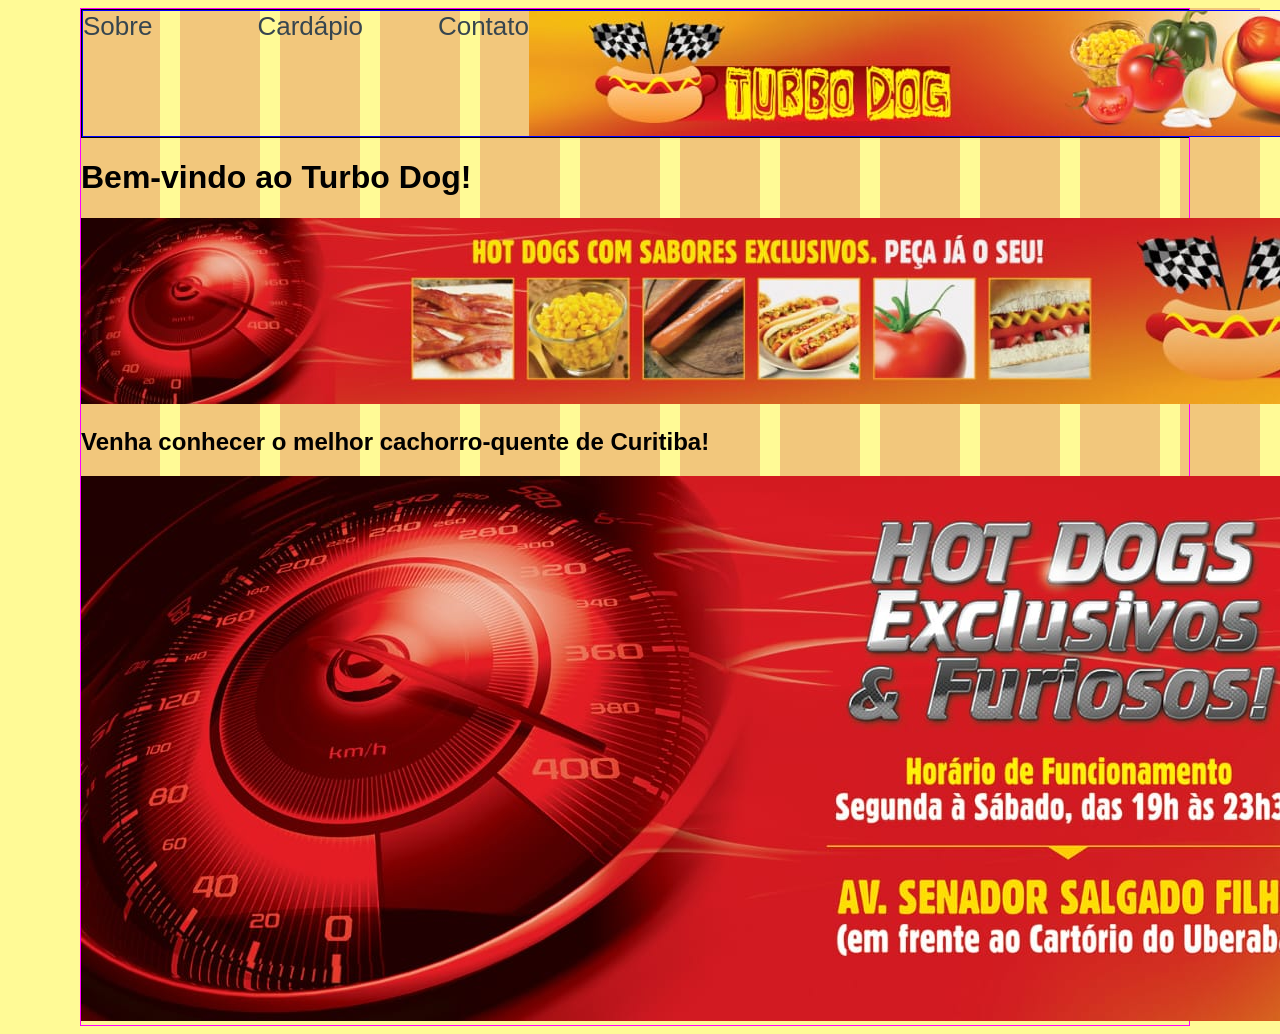
==== index.html @ fbd40e75 "Update index.html with new header and content Removed logo link and updated navigation text. Added h" ====
<!DOCTYPE html>
<html lang="pt-br">
<head>
    <meta charset="UTF-8">
    <meta name="viewport" content="width=device-width, initial-scale=1.0">
    <link rel="shortcut icon" href="./imagens/logo.png" type="image/x-icon">
    <link rel="stylesheet" href="style.css">
    <title>Turbo Dog</title>
</head>
<body>
    <!-- Grid de colunas para deixar o conteúdo alinhado e ajudar com responsividade -->
     <div class="container">
        <div class="coluna"></div>
        <div class="coluna"></div>
        <div class="coluna"></div>
        <div class="coluna"></div>
        <div class="coluna"></div>
        <div class="coluna"></div>
        <div class="coluna"></div>
        <div class="coluna"></div>
        <div class="coluna"></div>
        <div class="coluna"></div>
        <div class="coluna"></div>
        <div class="coluna"></div>
     </div>
    <!--Fim do Grid -->

    <main>
        <!-- Conteúdo principal do site vai vir aqui -->
         <header class="cabecalho">
            <nav>
                <a href="./paginas/sobre.html">Sobre</a>
                <a href="./paginas/cardapio.html">Cardápio</a>
                <a href="./paginas/contato.html">Contato</a>
                <img src="./imagens/WhatsApp Image 2026-06-11 at 15.41.53.jpeg" alt="Header image" class="header-image">
            </nav>
         </header>
         <!-- O que eu escrevi aqui é só um placeholder pra já ter a estrutura base e as imagens que serão usadas aqui -->

         <h1>Bem-vindo ao Turbo Dog!</h1>

         <img src="./imagens/WhatsApp Image 2026-06-11 at 15.42.36.jpeg" alt="Propraganda" class="propaganda">

         <h2>Venha conhecer o melhor cachorro-quente de Curitiba!</h2>

         <img src="./imagens/WhatsApp Image 2026-06-11 at 15.43.31.jpeg" alt="endereco" class="endereco">
         
    </main>

    <script src="JS/script.js"></script>
</body>
</html>
---- style.css ----
:root{
    --bg-claro: #fffa96;
    --texto-nav-claro: #36454F;
    --texto-corpo-claro: #151A1E;
    --texto-titulo-claro: #121212;
    --bg-escuro: #1E1B15;
    --texto-nav-escuro: #CCCCCC;
    --texto-corpo-escuro: #F0F0F0;
    --texto-titulo-escuro: #FAFAFA;
    --detalhe-marrom: #F79433;
    --detalhe-vermelho-1:#A90E13;
    --detalhe-vermelho-2: #ED1C24;
    --detalhe-amarelo: #FFF200;
}


body{
    background-color: var(--bg-claro);
    font-family: Arial, Helvetica, sans-serif;
}

main{
    border: 1px solid fuchsia;
    margin-left: 72px;
    margin-right: 82px;
}

.container{
    position: absolute;
    display: grid;
    height: 100vh;
    grid-template-columns: repeat(12, 80px);
    gap: 20px;
    pointer-events: none;
    z-index: -999;
    margin-left: 72px;
    margin-right: 72px;
}

.coluna{
    background-color: rgb(202, 47, 47);
    opacity: 25%;
}
.cabecalho{
    display: flex;
    justify-content: space-between;
    align-items: center;
    border: 1px solid black;
}

nav{
    border: 1px solid blue;
    display: flex;
    justify-content: space-around;
    margin-right: 250px;
}

nav a{
    margin-right: 75px;
    text-decoration: none;
    color: var(--texto-nav-claro);
    font-size: 26px;
}

nav a:nth-child(1){
    margin-left: 0;
    padding: 0 30px 0 0;
}

nav a:nth-child(3){
    margin-right: 0;
}

.logo{
    width: 160px;
    height: 200px;
    margin-left: 5px;
}
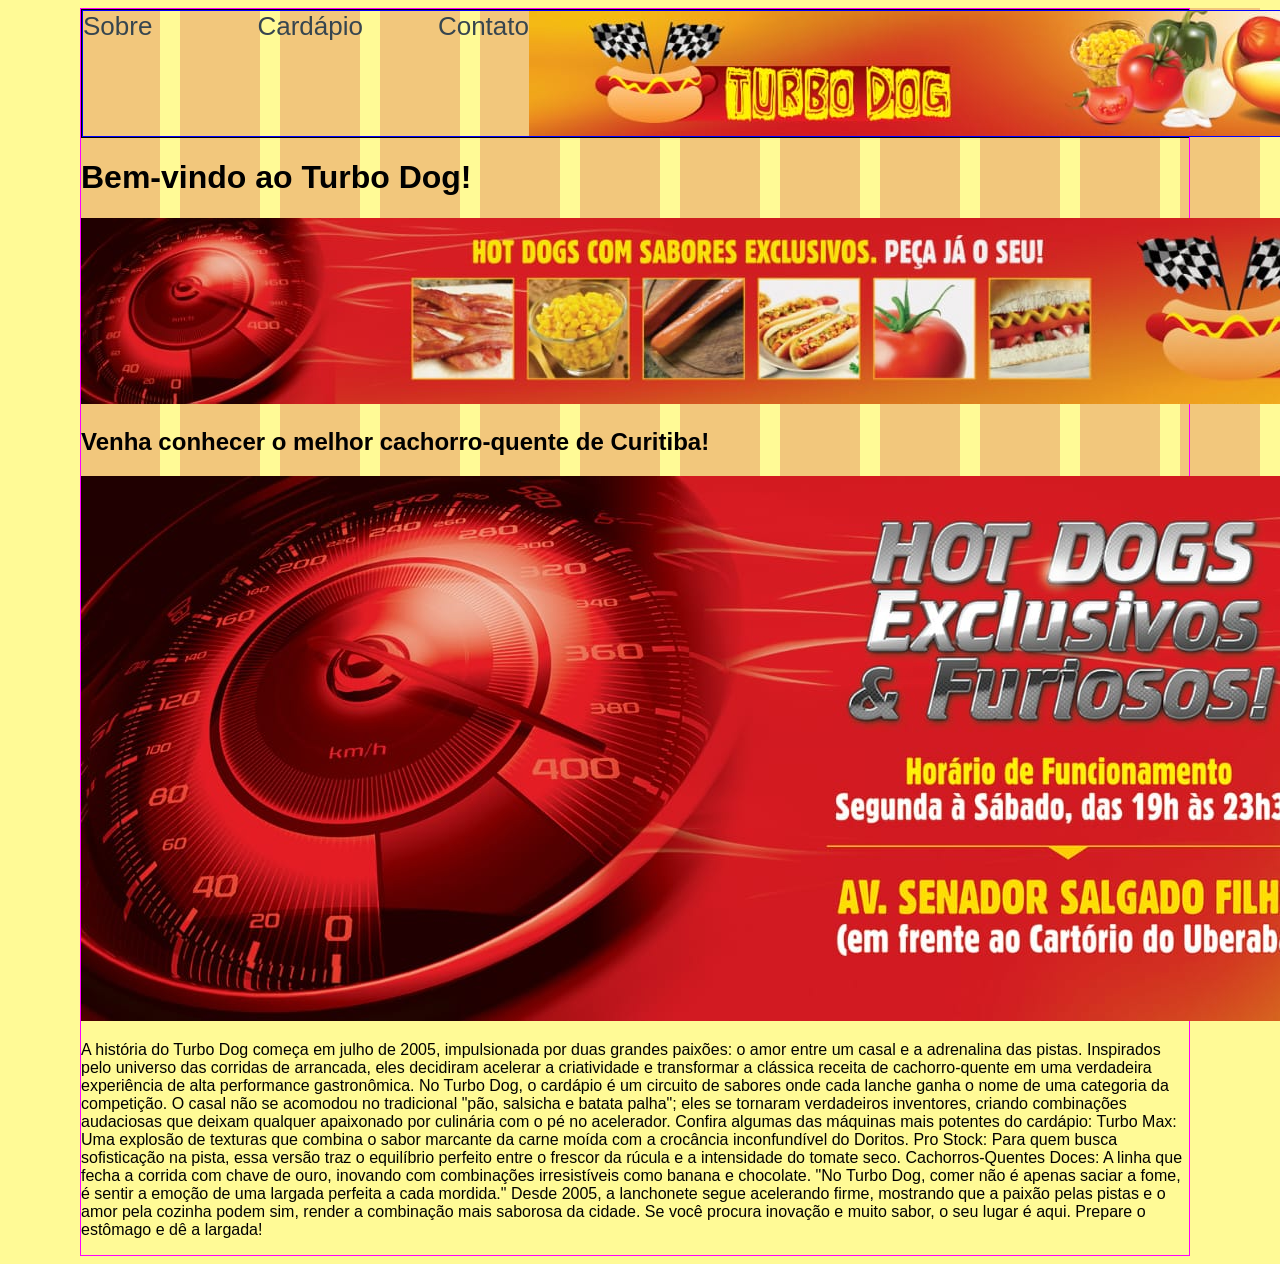
==== commit 6f6bdfb2: "Enhance index.html with content and image updates Updated header image alt text and placeholder comm" ====
--- a/index.html
+++ b/index.html
@@ -32,10 +32,10 @@
                 <a href="./paginas/sobre.html">Sobre</a>
                 <a href="./paginas/cardapio.html">Cardápio</a>
                 <a href="./paginas/contato.html">Contato</a>
-                <img src="./imagens/WhatsApp Image 2026-06-11 at 15.41.53.jpeg" alt="Header image" class="header-image">
+                <img src="./imagens/WhatsApp Image 2026-06-11 at 15.41.53.jpeg" alt="Header" class="header-image">
             </nav>
          </header>
-         <!-- O que eu escrevi aqui é só um placeholder pra já ter a estrutura base e as imagens que serão usadas aqui -->
+         <!-- O que eu escrevi aqui é só um placeholder pra já ter a estrutura base, se quiser pode mudar a vontade-->
 
          <h1>Bem-vindo ao Turbo Dog!</h1>
 
@@ -44,6 +44,30 @@
          <h2>Venha conhecer o melhor cachorro-quente de Curitiba!</h2>
 
          <img src="./imagens/WhatsApp Image 2026-06-11 at 15.43.31.jpeg" alt="endereco" class="endereco">
+
+         <p>A história do Turbo Dog começa em julho de 2005, impulsionada por duas grandes paixões: o amor entre um casal e a 
+            adrenalina das pistas. Inspirados pelo universo das corridas de arrancada, eles decidiram acelerar a criatividade e 
+            transformar a clássica receita de cachorro-quente em uma verdadeira experiência de alta performance gastronômica.
+
+            No Turbo Dog, o cardápio é um circuito de sabores onde cada lanche ganha o nome de uma categoria da competição. 
+            O casal não se acomodou no tradicional "pão, salsicha e batata palha"; eles se tornaram verdadeiros inventores, 
+            criando combinações audaciosas que deixam qualquer apaixonado por culinária com o pé no acelerador.
+
+            Confira algumas das máquinas mais potentes do cardápio:
+
+            Turbo Max: Uma explosão de texturas que combina o sabor marcante da carne moída com a crocância inconfundível do Doritos.
+
+            Pro Stock: Para quem busca sofisticação na pista, essa versão traz o equilíbrio perfeito entre o frescor da rúcula e a 
+            intensidade do tomate seco.
+
+            Cachorros-Quentes Doces: A linha que fecha a corrida com chave de ouro, inovando com combinações irresistíveis como banana 
+            e chocolate.
+
+            "No Turbo Dog, comer não é apenas saciar a fome, é sentir a emoção de uma largada perfeita a cada mordida."
+
+            Desde 2005, a lanchonete segue acelerando firme, mostrando que a paixão pelas pistas e o amor pela cozinha podem sim, 
+            render a combinação mais saborosa da cidade. Se você procura inovação e muito sabor, o seu lugar é aqui. 
+            Prepare o estômago e dê a largada!</p>
          
     </main>
 
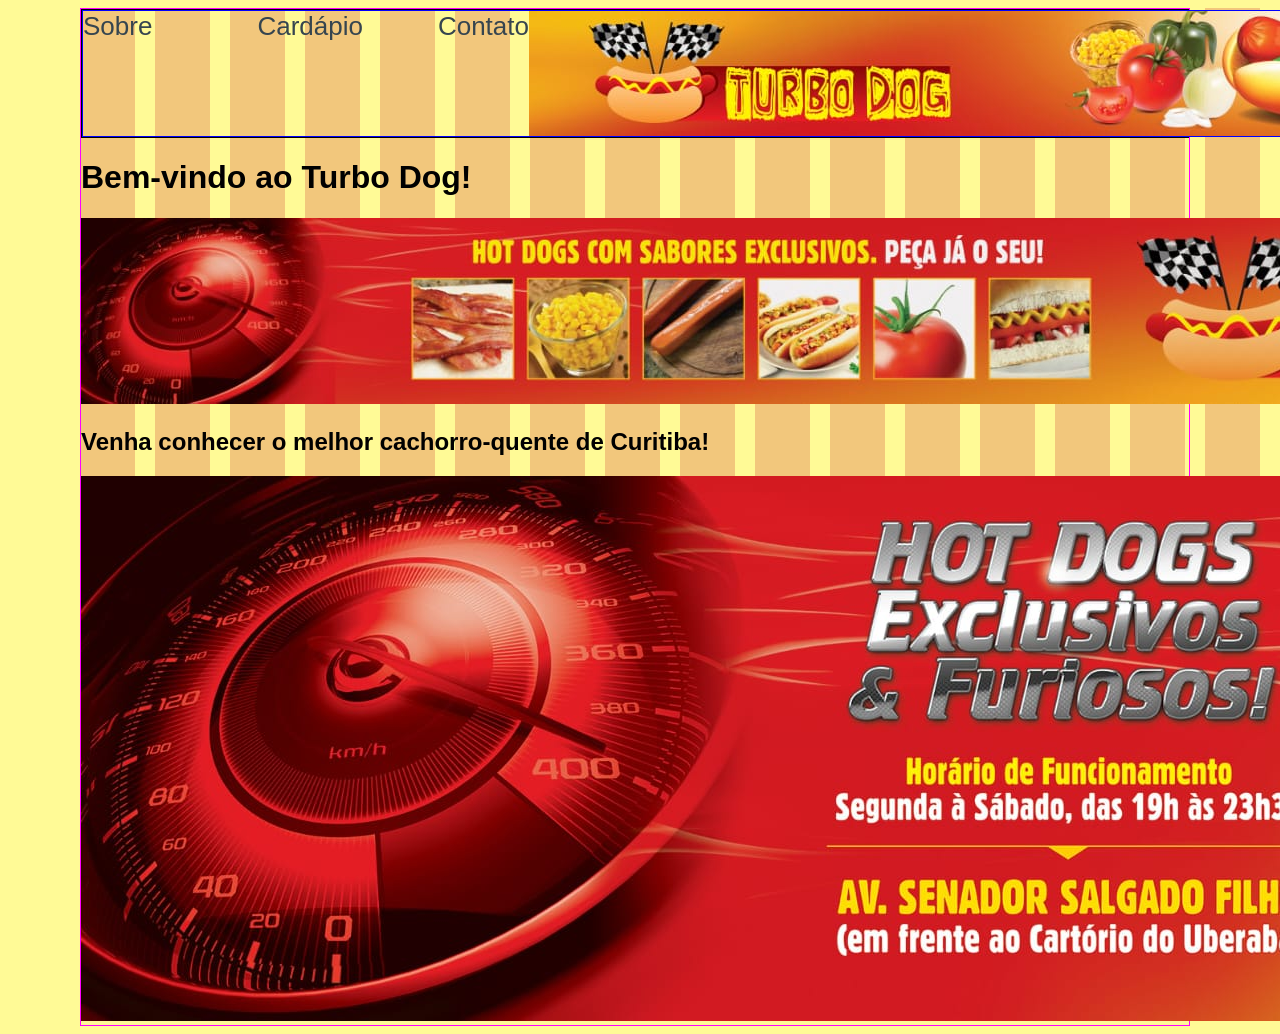
==== commit df29bac4: "Mudar para grid de 16 colunas || Switch to 16 column grid" ====
--- a/index.html
+++ b/index.html
@@ -22,6 +22,10 @@
         <div class="coluna"></div>
         <div class="coluna"></div>
         <div class="coluna"></div>
+        <div class="coluna"></div>
+        <div class="coluna"></div>
+        <div class="coluna"></div>
+        <div class="coluna"></div>
      </div>
     <!--Fim do Grid -->
 
@@ -32,10 +36,10 @@
                 <a href="./paginas/sobre.html">Sobre</a>
                 <a href="./paginas/cardapio.html">Cardápio</a>
                 <a href="./paginas/contato.html">Contato</a>
-                <img src="./imagens/WhatsApp Image 2026-06-11 at 15.41.53.jpeg" alt="Header" class="header-image">
+                <img src="./imagens/WhatsApp Image 2026-06-11 at 15.41.53.jpeg" alt="Header image" class="header-image">
             </nav>
          </header>
-         <!-- O que eu escrevi aqui é só um placeholder pra já ter a estrutura base, se quiser pode mudar a vontade-->
+         <!-- O que eu escrevi aqui é só um placeholder pra já ter a estrutura base e as imagens que serão usadas aqui -->
 
          <h1>Bem-vindo ao Turbo Dog!</h1>
 
@@ -44,30 +48,6 @@
          <h2>Venha conhecer o melhor cachorro-quente de Curitiba!</h2>
 
          <img src="./imagens/WhatsApp Image 2026-06-11 at 15.43.31.jpeg" alt="endereco" class="endereco">
-
-         <p>A história do Turbo Dog começa em julho de 2005, impulsionada por duas grandes paixões: o amor entre um casal e a 
-            adrenalina das pistas. Inspirados pelo universo das corridas de arrancada, eles decidiram acelerar a criatividade e 
-            transformar a clássica receita de cachorro-quente em uma verdadeira experiência de alta performance gastronômica.
-
-            No Turbo Dog, o cardápio é um circuito de sabores onde cada lanche ganha o nome de uma categoria da competição. 
-            O casal não se acomodou no tradicional "pão, salsicha e batata palha"; eles se tornaram verdadeiros inventores, 
-            criando combinações audaciosas que deixam qualquer apaixonado por culinária com o pé no acelerador.
-
-            Confira algumas das máquinas mais potentes do cardápio:
-
-            Turbo Max: Uma explosão de texturas que combina o sabor marcante da carne moída com a crocância inconfundível do Doritos.
-
-            Pro Stock: Para quem busca sofisticação na pista, essa versão traz o equilíbrio perfeito entre o frescor da rúcula e a 
-            intensidade do tomate seco.
-
-            Cachorros-Quentes Doces: A linha que fecha a corrida com chave de ouro, inovando com combinações irresistíveis como banana 
-            e chocolate.
-
-            "No Turbo Dog, comer não é apenas saciar a fome, é sentir a emoção de uma largada perfeita a cada mordida."
-
-            Desde 2005, a lanchonete segue acelerando firme, mostrando que a paixão pelas pistas e o amor pela cozinha podem sim, 
-            render a combinação mais saborosa da cidade. Se você procura inovação e muito sabor, o seu lugar é aqui. 
-            Prepare o estômago e dê a largada!</p>
          
     </main>
 
--- a/style.css
+++ b/style.css
@@ -29,7 +29,7 @@
     position: absolute;
     display: grid;
     height: 100vh;
-    grid-template-columns: repeat(12, 80px);
+    grid-template-columns: repeat(16, 55px);
     gap: 20px;
     pointer-events: none;
     z-index: -999;
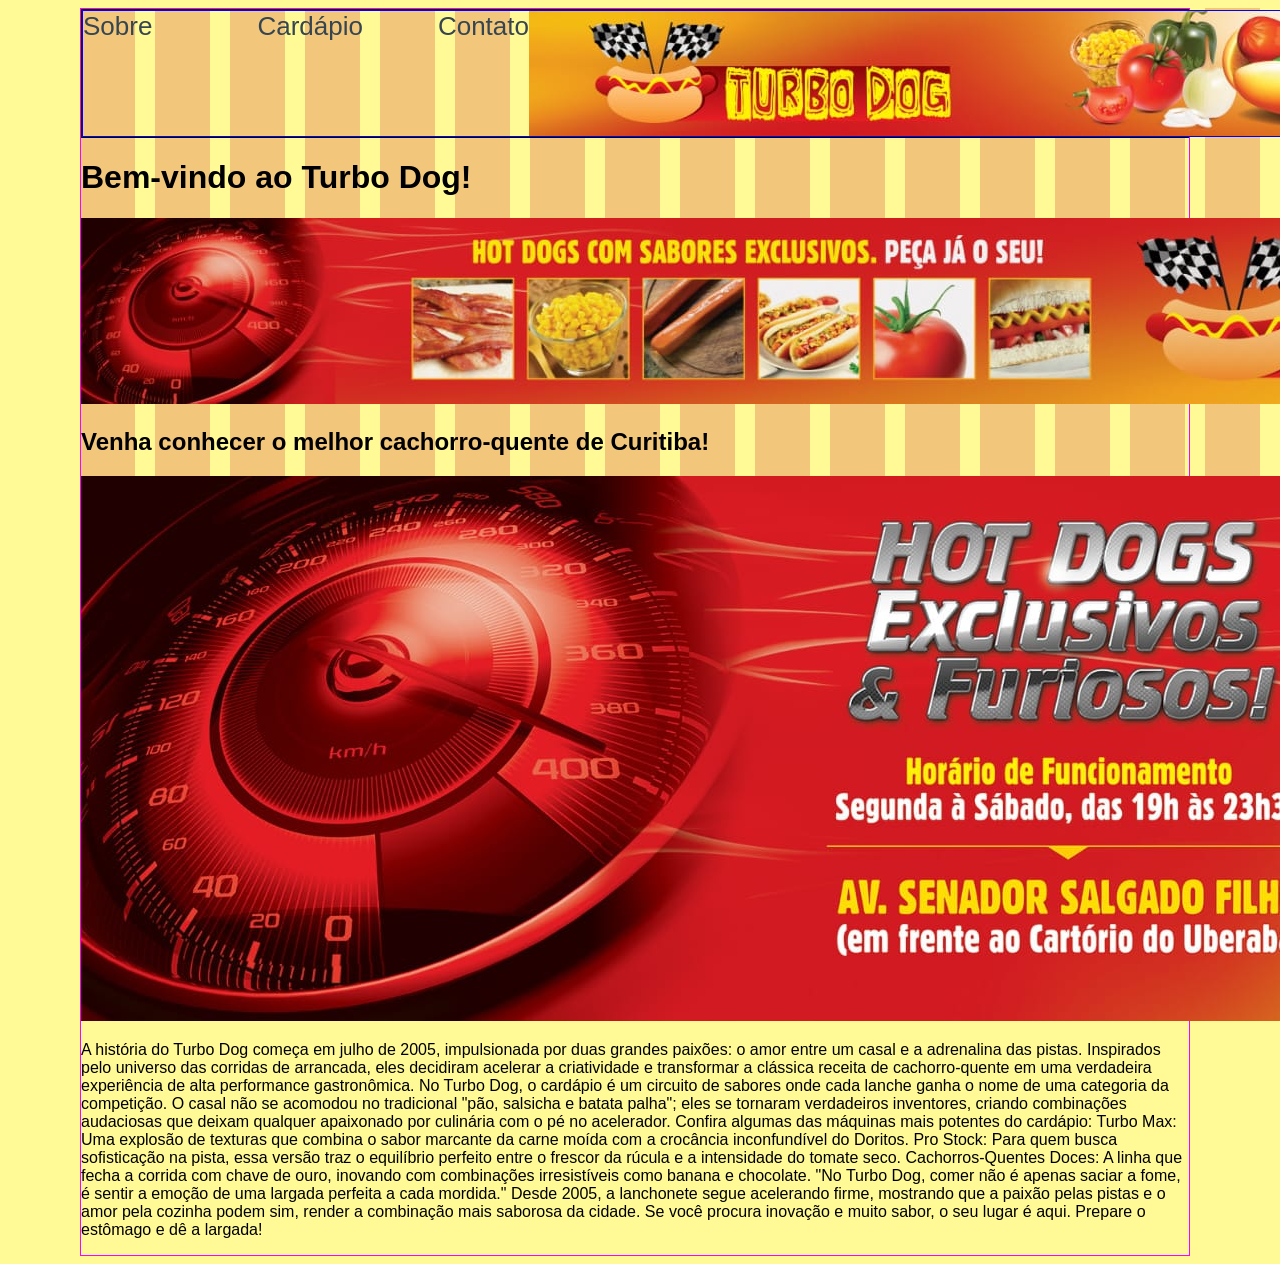
==== commit 79b6bd46: "Merge branch 'main' of https://github.com/vdss-x00/Turbo-Dog---Web-Page" ====
--- a/index.html
+++ b/index.html
@@ -36,10 +36,10 @@
                 <a href="./paginas/sobre.html">Sobre</a>
                 <a href="./paginas/cardapio.html">Cardápio</a>
                 <a href="./paginas/contato.html">Contato</a>
-                <img src="./imagens/WhatsApp Image 2026-06-11 at 15.41.53.jpeg" alt="Header image" class="header-image">
+                <img src="./imagens/WhatsApp Image 2026-06-11 at 15.41.53.jpeg" alt="Header" class="header-image">
             </nav>
          </header>
-         <!-- O que eu escrevi aqui é só um placeholder pra já ter a estrutura base e as imagens que serão usadas aqui -->
+         <!-- O que eu escrevi aqui é só um placeholder pra já ter a estrutura base, se quiser pode mudar a vontade-->
 
          <h1>Bem-vindo ao Turbo Dog!</h1>
 
@@ -48,6 +48,30 @@
          <h2>Venha conhecer o melhor cachorro-quente de Curitiba!</h2>
 
          <img src="./imagens/WhatsApp Image 2026-06-11 at 15.43.31.jpeg" alt="endereco" class="endereco">
+
+         <p>A história do Turbo Dog começa em julho de 2005, impulsionada por duas grandes paixões: o amor entre um casal e a 
+            adrenalina das pistas. Inspirados pelo universo das corridas de arrancada, eles decidiram acelerar a criatividade e 
+            transformar a clássica receita de cachorro-quente em uma verdadeira experiência de alta performance gastronômica.
+
+            No Turbo Dog, o cardápio é um circuito de sabores onde cada lanche ganha o nome de uma categoria da competição. 
+            O casal não se acomodou no tradicional "pão, salsicha e batata palha"; eles se tornaram verdadeiros inventores, 
+            criando combinações audaciosas que deixam qualquer apaixonado por culinária com o pé no acelerador.
+
+            Confira algumas das máquinas mais potentes do cardápio:
+
+            Turbo Max: Uma explosão de texturas que combina o sabor marcante da carne moída com a crocância inconfundível do Doritos.
+
+            Pro Stock: Para quem busca sofisticação na pista, essa versão traz o equilíbrio perfeito entre o frescor da rúcula e a 
+            intensidade do tomate seco.
+
+            Cachorros-Quentes Doces: A linha que fecha a corrida com chave de ouro, inovando com combinações irresistíveis como banana 
+            e chocolate.
+
+            "No Turbo Dog, comer não é apenas saciar a fome, é sentir a emoção de uma largada perfeita a cada mordida."
+
+            Desde 2005, a lanchonete segue acelerando firme, mostrando que a paixão pelas pistas e o amor pela cozinha podem sim, 
+            render a combinação mais saborosa da cidade. Se você procura inovação e muito sabor, o seu lugar é aqui. 
+            Prepare o estômago e dê a largada!</p>
          
     </main>
 
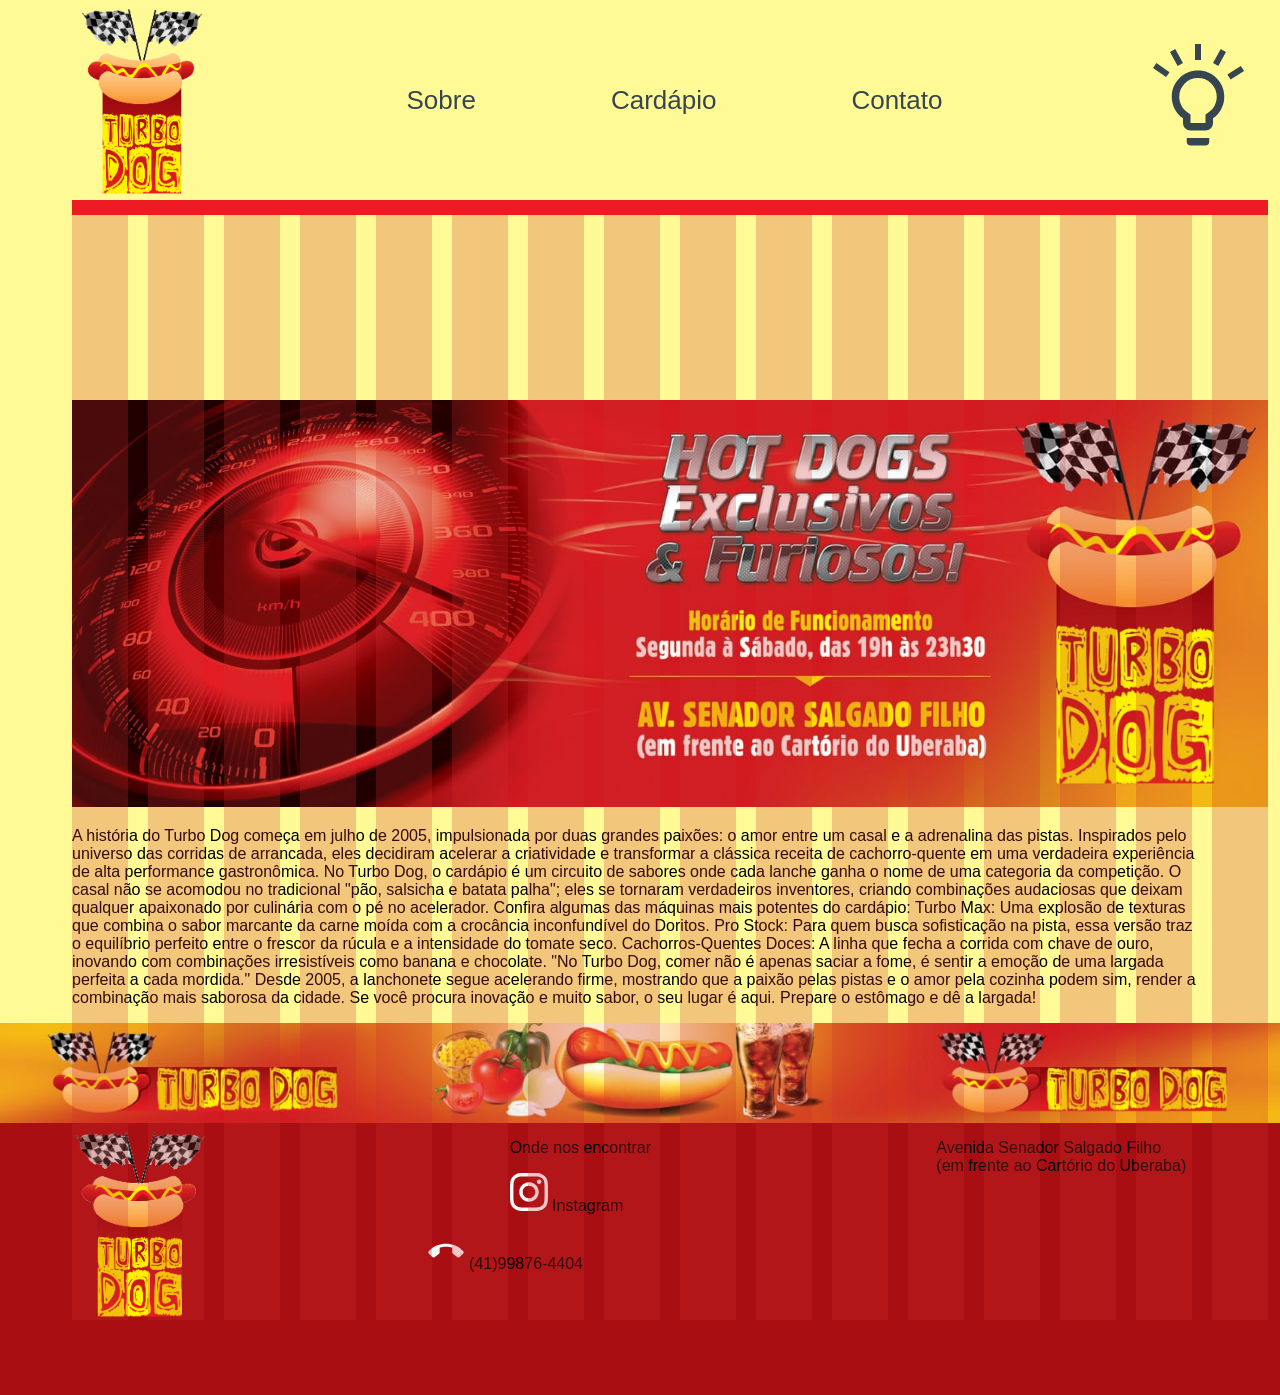
==== commit 6a36a7da: "Adicionar mais estrutura || Add more structure" ====
--- a/index.html
+++ b/index.html
@@ -1,80 +1,219 @@
-<!DOCTYPE html>
+<!doctype html>
 <html lang="pt-br">
-<head>
-    <meta charset="UTF-8">
-    <meta name="viewport" content="width=device-width, initial-scale=1.0">
-    <link rel="shortcut icon" href="./imagens/logo.png" type="image/x-icon">
-    <link rel="stylesheet" href="style.css">
+  <head>
+    <meta charset="UTF-8" />
+    <meta name="viewport" content="width=device-width, initial-scale=1.0" />
+    <link rel="shortcut icon" href="./imagens/logo.png" type="image/x-icon" />
+    <link rel="stylesheet" href="style.css" />
     <title>Turbo Dog</title>
-</head>
-<body>
+  </head>
+  <body>
     <!-- Grid de colunas para deixar o conteúdo alinhado e ajudar com responsividade -->
-     <div class="container">
-        <div class="coluna"></div>
-        <div class="coluna"></div>
-        <div class="coluna"></div>
-        <div class="coluna"></div>
-        <div class="coluna"></div>
-        <div class="coluna"></div>
-        <div class="coluna"></div>
-        <div class="coluna"></div>
-        <div class="coluna"></div>
-        <div class="coluna"></div>
-        <div class="coluna"></div>
-        <div class="coluna"></div>
-        <div class="coluna"></div>
-        <div class="coluna"></div>
-        <div class="coluna"></div>
-        <div class="coluna"></div>
-     </div>
+    <div class="container">
+      <div class="coluna"></div>
+      <div class="coluna"></div>
+      <div class="coluna"></div>
+      <div class="coluna"></div>
+      <div class="coluna"></div>
+      <div class="coluna"></div>
+      <div class="coluna"></div>
+      <div class="coluna"></div>
+      <div class="coluna"></div>
+      <div class="coluna"></div>
+      <div class="coluna"></div>
+      <div class="coluna"></div>
+      <div class="coluna"></div>
+      <div class="coluna"></div>
+      <div class="coluna"></div>
+      <div class="coluna"></div>
+    </div>
     <!--Fim do Grid -->
 
     <main>
-        <!-- Conteúdo principal do site vai vir aqui -->
-         <header class="cabecalho">
-            <nav>
-                <a href="./paginas/sobre.html">Sobre</a>
-                <a href="./paginas/cardapio.html">Cardápio</a>
-                <a href="./paginas/contato.html">Contato</a>
-                <img src="./imagens/WhatsApp Image 2026-06-11 at 15.41.53.jpeg" alt="Header" class="header-image">
-            </nav>
-         </header>
-         <!-- O que eu escrevi aqui é só um placeholder pra já ter a estrutura base, se quiser pode mudar a vontade-->
-
-         <h1>Bem-vindo ao Turbo Dog!</h1>
-
-         <img src="./imagens/WhatsApp Image 2026-06-11 at 15.42.36.jpeg" alt="Propraganda" class="propaganda">
-
-         <h2>Venha conhecer o melhor cachorro-quente de Curitiba!</h2>
-
-         <img src="./imagens/WhatsApp Image 2026-06-11 at 15.43.31.jpeg" alt="endereco" class="endereco">
-
-         <p>A história do Turbo Dog começa em julho de 2005, impulsionada por duas grandes paixões: o amor entre um casal e a 
-            adrenalina das pistas. Inspirados pelo universo das corridas de arrancada, eles decidiram acelerar a criatividade e 
-            transformar a clássica receita de cachorro-quente em uma verdadeira experiência de alta performance gastronômica.
-
-            No Turbo Dog, o cardápio é um circuito de sabores onde cada lanche ganha o nome de uma categoria da competição. 
-            O casal não se acomodou no tradicional "pão, salsicha e batata palha"; eles se tornaram verdadeiros inventores, 
-            criando combinações audaciosas que deixam qualquer apaixonado por culinária com o pé no acelerador.
-
-            Confira algumas das máquinas mais potentes do cardápio:
-
-            Turbo Max: Uma explosão de texturas que combina o sabor marcante da carne moída com a crocância inconfundível do Doritos.
-
-            Pro Stock: Para quem busca sofisticação na pista, essa versão traz o equilíbrio perfeito entre o frescor da rúcula e a 
-            intensidade do tomate seco.
-
-            Cachorros-Quentes Doces: A linha que fecha a corrida com chave de ouro, inovando com combinações irresistíveis como banana 
-            e chocolate.
-
-            "No Turbo Dog, comer não é apenas saciar a fome, é sentir a emoção de uma largada perfeita a cada mordida."
-
-            Desde 2005, a lanchonete segue acelerando firme, mostrando que a paixão pelas pistas e o amor pela cozinha podem sim, 
-            render a combinação mais saborosa da cidade. Se você procura inovação e muito sabor, o seu lugar é aqui. 
-            Prepare o estômago e dê a largada!</p>
-         
+      <!-- Conteúdo principal do site vai vir aqui -->
+      <header class="cabecalho">
+        <img src="./imagens/logo.png" alt="Logo da Potenze" class="logo" />
+
+        <nav>
+          <a href="./paginas/sobre.html">Sobre</a>
+          <a href="./paginas/cardapio.html">Cardápio</a>
+          <a href="./paginas/contato.html">Contato</a>
+        </nav>
+        <button class="seletor-temas">
+          <svg
+            xmlns="http://www.w3.org/2000/svg"
+            width="92"
+            height="109"
+            viewBox="0 0 92 109"
+            fill="none"
+            class="seletor-claro"
+          >
+            <path
+              d="M37.5 86.5C35.4375 86.5 33.6719 85.7656 32.2031 84.2969C30.7344 82.8281 30 81.0625 30 79V74.3125C26.4375 71.875 23.6719 68.75 21.7031 64.9375C19.7344 61.125 18.75 57.0625 18.75 52.75C18.75 45.4375 21.2969 39.2344 26.3906 34.1406C31.4844 29.0469 37.6875 26.5 45 26.5C52.3125 26.5 58.5156 29.0469 63.6094 34.1406C68.7031 39.2344 71.25 45.4375 71.25 52.75C71.25 57.0625 70.2656 61.1094 68.2969 64.8906C66.3281 68.6719 63.5625 71.8125 60 74.3125V79C60 81.0625 59.2656 82.8281 57.7969 84.2969C56.3281 85.7656 54.5625 86.5 52.5 86.5H37.5ZM37.5 79H52.5V70.375L55.6875 68.125C58.25 66.375 60.2344 64.1406 61.6406 61.4219C63.0469 58.7031 63.75 55.8125 63.75 52.75C63.75 47.5625 61.9219 43.1406 58.2656 39.4844C54.6094 35.8281 50.1875 34 45 34C39.8125 34 35.3906 35.8281 31.7344 39.4844C28.0781 43.1406 26.25 47.5625 26.25 52.75C26.25 55.8125 26.9531 58.7031 28.3594 61.4219C29.7656 64.1406 31.75 66.375 34.3125 68.125L37.5 70.375V79ZM37.5 101.5C36.4375 101.5 35.5469 101.141 34.8281 100.422C34.1094 99.7031 33.75 98.8125 33.75 97.75V94H56.25V97.75C56.25 98.8125 55.8906 99.7031 55.1719 100.422C54.4531 101.141 53.5625 101.5 52.5 101.5H37.5Z"
+              fill="#36454F"
+            />
+            <rect
+              y="23.9117"
+              width="6"
+              height="16"
+              transform="rotate(-54.9472 0 23.9117)"
+              fill="#36454F"
+            />
+            <rect
+              x="17"
+              y="7.87952"
+              width="6"
+              height="16"
+              transform="rotate(-28.6798 17 7.87952)"
+              fill="#36454F"
+            />
+            <rect x="42" width="6" height="16" fill="#36454F" />
+            <rect
+              x="67.7144"
+              y="5.08502"
+              width="6"
+              height="16"
+              transform="rotate(28.6798 67.7144 5.08502)"
+              fill="#36454F"
+            />
+            <rect
+              x="87.8336"
+              y="21.8869"
+              width="6"
+              height="16"
+              transform="rotate(57.3595 87.8336 21.8869)"
+              fill="#36454F"
+            />
+          </svg>
+
+          <svg
+            xmlns="http://www.w3.org/2000/svg"
+            width="90"
+            height="90"
+            viewBox="0 0 90 90"
+            fill="none"
+            class="seletor-escuro"
+          >
+            <path
+              d="M37.5 67.5C35.4375 67.5 33.6719 66.7656 32.2031 65.2969C30.7344 63.8281 30 62.0625 30 60V55.3125C26.4375 52.875 23.6719 49.75 21.7031 45.9375C19.7344 42.125 18.75 38.0625 18.75 33.75C18.75 26.4375 21.2969 20.2344 26.3906 15.1406C31.4844 10.0469 37.6875 7.5 45 7.5C52.3125 7.5 58.5156 10.0469 63.6094 15.1406C68.7031 20.2344 71.25 26.4375 71.25 33.75C71.25 38.0625 70.2656 42.1094 68.2969 45.8906C66.3281 49.6719 63.5625 52.8125 60 55.3125V60C60 62.0625 59.2656 63.8281 57.7969 65.2969C56.3281 66.7656 54.5625 67.5 52.5 67.5H37.5ZM37.5 60H52.5V51.375L55.6875 49.125C58.25 47.375 60.2344 45.1406 61.6406 42.4219C63.0469 39.7031 63.75 36.8125 63.75 33.75C63.75 28.5625 61.9219 24.1406 58.2656 20.4844C54.6094 16.8281 50.1875 15 45 15C39.8125 15 35.3906 16.8281 31.7344 20.4844C28.0781 24.1406 26.25 28.5625 26.25 33.75C26.25 36.8125 26.9531 39.7031 28.3594 42.4219C29.7656 45.1406 31.75 47.375 34.3125 49.125L37.5 51.375V60ZM37.5 82.5C36.4375 82.5 35.5469 82.1406 34.8281 81.4219C34.1094 80.7031 33.75 79.8125 33.75 78.75V75H56.25V78.75C56.25 79.8125 55.8906 80.7031 55.1719 81.4219C54.4531 82.1406 53.5625 82.5 52.5 82.5H37.5Z"
+              fill="#CCCCCC"
+            />
+          </svg>
+        </button>
+      </header>
+      <!-- O que eu escrevi aqui é só um placeholder pra já ter a estrutura base, se quiser pode mudar a vontade-->
+
+      <img
+        src="./imagens/WhatsApp Image 2026-06-11 at 15.43.31.jpeg"
+        alt="endereco"
+        class="endereco"
+      />
+
+      <p>
+        A história do Turbo Dog começa em julho de 2005, impulsionada por duas
+        grandes paixões: o amor entre um casal e a adrenalina das pistas.
+        Inspirados pelo universo das corridas de arrancada, eles decidiram
+        acelerar a criatividade e transformar a clássica receita de
+        cachorro-quente em uma verdadeira experiência de alta performance
+        gastronômica. No Turbo Dog, o cardápio é um circuito de sabores onde
+        cada lanche ganha o nome de uma categoria da competição. O casal não se
+        acomodou no tradicional "pão, salsicha e batata palha"; eles se tornaram
+        verdadeiros inventores, criando combinações audaciosas que deixam
+        qualquer apaixonado por culinária com o pé no acelerador. Confira
+        algumas das máquinas mais potentes do cardápio: Turbo Max: Uma explosão
+        de texturas que combina o sabor marcante da carne moída com a crocância
+        inconfundível do Doritos. Pro Stock: Para quem busca sofisticação na
+        pista, essa versão traz o equilíbrio perfeito entre o frescor da rúcula
+        e a intensidade do tomate seco. Cachorros-Quentes Doces: A linha que
+        fecha a corrida com chave de ouro, inovando com combinações
+        irresistíveis como banana e chocolate. "No Turbo Dog, comer não é apenas
+        saciar a fome, é sentir a emoção de uma largada perfeita a cada
+        mordida." Desde 2005, a lanchonete segue acelerando firme, mostrando que
+        a paixão pelas pistas e o amor pela cozinha podem sim, render a
+        combinação mais saborosa da cidade. Se você procura inovação e muito
+        sabor, o seu lugar é aqui. Prepare o estômago e dê a largada!
+      </p>
     </main>
+    <footer>
+      <img
+        src="./imagens/WhatsApp Image 2026-06-11 at 15.41.53.jpeg"
+        alt="Header"
+        class="footer-image"
+      />
+      <nav class="rodape">
+        <img
+          src="./imagens/logo.png"
+          alt="Logo da potenze"
+          class="logo-rodape"
+        />
+
+        <label for="info-contato">
+          <p class="texto-footer">Onde nos encontrar</p>
+          <p class="texto-footer">
+            <svg
+              xmlns="http://www.w3.org/2000/svg"
+              width="38"
+              height="38"
+              viewBox="0 0 38 38"
+              fill="none"
+            >
+              <g clip-path="url(#clip0_21_187)">
+                <path
+                  d="M19 3.42148C24.0766 3.42148 24.6777 3.44375 26.6742 3.53281C28.5297 3.61445 29.5316 3.92617 30.1996 4.18594C31.0828 4.52734 31.7211 4.94297 32.3816 5.60352C33.0496 6.27148 33.4578 6.90234 33.7992 7.78555C34.059 8.45352 34.3707 9.46289 34.4523 11.3109C34.5414 13.3148 34.5637 13.916 34.5637 18.9852C34.5637 24.0617 34.5414 24.6629 34.4523 26.6594C34.3707 28.5148 34.059 29.5168 33.7992 30.1848C33.4578 31.068 33.0422 31.7063 32.3816 32.3668C31.7137 33.0348 31.0828 33.443 30.1996 33.7844C29.5316 34.0441 28.5223 34.3559 26.6742 34.4375C24.6703 34.5266 24.0691 34.5488 19 34.5488C13.9234 34.5488 13.3223 34.5266 11.3258 34.4375C9.47031 34.3559 8.46836 34.0441 7.80039 33.7844C6.91719 33.443 6.27891 33.0273 5.61836 32.3668C4.95039 31.6988 4.54219 31.068 4.20078 30.1848C3.94102 29.5168 3.6293 28.5074 3.54766 26.6594C3.45859 24.6555 3.43633 24.0543 3.43633 18.9852C3.43633 13.9086 3.45859 13.3074 3.54766 11.3109C3.6293 9.45547 3.94102 8.45352 4.20078 7.78555C4.54219 6.90234 4.95781 6.26406 5.61836 5.60352C6.28633 4.93555 6.91719 4.52734 7.80039 4.18594C8.46836 3.92617 9.47774 3.61445 11.3258 3.53281C13.3223 3.44375 13.9234 3.42148 19 3.42148ZM19 0C13.8418 0 13.1961 0.0222656 11.1699 0.111328C9.15117 0.200391 7.76328 0.526953 6.56094 0.994531C5.30664 1.48437 4.24531 2.13008 3.19141 3.19141C2.13008 4.24531 1.48438 5.30664 0.994531 6.55352C0.526953 7.76328 0.200391 9.14375 0.111328 11.1625C0.0222656 13.1961 0 13.8418 0 19C0 24.1582 0.0222656 24.8039 0.111328 26.8301C0.200391 28.8488 0.526953 30.2367 0.994531 31.4391C1.48438 32.6934 2.13008 33.7547 3.19141 34.8086C4.24531 35.8625 5.30664 36.5156 6.55352 36.998C7.76328 37.4656 9.14375 37.7922 11.1625 37.8812C13.1887 37.9703 13.8344 37.9926 18.9926 37.9926C24.1508 37.9926 24.7965 37.9703 26.8227 37.8812C28.8414 37.7922 30.2293 37.4656 31.4316 36.998C32.6785 36.5156 33.7398 35.8625 34.7938 34.8086C35.8477 33.7547 36.5008 32.6934 36.9832 31.4465C37.4508 30.2367 37.7773 28.8563 37.8664 26.8375C37.9555 24.8113 37.9777 24.1656 37.9777 19.0074C37.9777 13.8492 37.9555 13.2035 37.8664 11.1773C37.7773 9.15859 37.4508 7.7707 36.9832 6.56836C36.5156 5.30664 35.8699 4.24531 34.8086 3.19141C33.7547 2.1375 32.6934 1.48438 31.4465 1.00195C30.2367 0.534375 28.8563 0.207813 26.8375 0.11875C24.8039 0.0222656 24.1582 0 19 0Z"
+                  fill="#FAFAFA"
+                />
+                <path
+                  d="M19 9.24023C13.6117 9.24023 9.24023 13.6117 9.24023 19C9.24023 24.3883 13.6117 28.7598 19 28.7598C24.3883 28.7598 28.7598 24.3883 28.7598 19C28.7598 13.6117 24.3883 9.24023 19 9.24023ZM19 25.3309C15.5043 25.3309 12.6691 22.4957 12.6691 19C12.6691 15.5043 15.5043 12.6691 19 12.6691C22.4957 12.6691 25.3309 15.5043 25.3309 19C25.3309 22.4957 22.4957 25.3309 19 25.3309Z"
+                  fill="#FAFAFA"
+                />
+                <path
+                  d="M31.4242 8.8542C31.4242 10.1159 30.4 11.1327 29.1457 11.1327C27.884 11.1327 26.8672 10.1085 26.8672 8.8542C26.8672 7.59248 27.8914 6.57568 29.1457 6.57568C30.4 6.57568 31.4242 7.5999 31.4242 8.8542Z"
+                  fill="#FAFAFA"
+                />
+              </g>
+              <defs>
+                <clipPath id="clip0_21_187">
+                  <rect width="38" height="38" fill="white" />
+                </clipPath>
+              </defs>
+            </svg>
+            Instagram
+          </p>
+          <p>
+            <svg
+              xmlns="http://www.w3.org/2000/svg"
+              width="38"
+              height="38"
+              viewBox="0 0 38 38"
+              fill="none"
+            >
+              <path
+                d="M18.9999 12.6667C22.1138 12.6667 25.1815 13.2934 28.2031 14.5469C31.2246 15.8004 33.9097 17.6806 36.2583 20.1875C36.5749 20.5042 36.7333 20.8736 36.7333 21.2959C36.7333 21.7181 36.5749 22.0875 36.2583 22.4042L32.6166 25.9667C32.3263 26.257 31.9899 26.4153 31.6072 26.4417C31.2246 26.4681 30.8749 26.3625 30.5583 26.125L25.9666 22.6417C25.7555 22.4834 25.5972 22.2986 25.4916 22.0875C25.386 21.8764 25.3333 21.6389 25.3333 21.375V16.8625C24.3305 16.5459 23.3013 16.2952 22.2458 16.1104C21.1902 15.9257 20.1083 15.8334 18.9999 15.8334C17.8916 15.8334 16.8097 15.9257 15.7541 16.1104C14.6985 16.2952 13.6694 16.5459 12.6666 16.8625V21.375C12.6666 21.6389 12.6138 21.8764 12.5083 22.0875C12.4027 22.2986 12.2444 22.4834 12.0333 22.6417L7.4416 26.125C7.12494 26.3625 6.77528 26.4681 6.39264 26.4417C6.01 26.4153 5.67355 26.257 5.38327 25.9667L1.7416 22.4042C1.42493 22.0875 1.2666 21.7181 1.2666 21.2959C1.2666 20.8736 1.42493 20.5042 1.7416 20.1875C4.06382 17.6806 6.7423 15.8004 9.77702 14.5469C12.8117 13.2934 15.886 12.6667 18.9999 12.6667Z"
+                fill="#FAFAFA"
+              />
+            </svg>
+            (41)99876-4404
+          </p>
+        </label>
+<label for="info-local">
+    
+            <p class="texto-footer">Avenida Senador Salgado Filho <br>
+                (em frente ao Cartório do Uberaba)
+            </p>
+            <iframe
+              src="https://www.google.com/maps/embed?pb=!1m18!1m12!1m3!1d3602.040078853271!2d-49.24242182534129!3d-25.470337134487583!2m3!1f0!2f0!3f0!3m2!1i1024!2i768!4f13.1!3m3!1m2!1s0x94dce52895fc8d9d%3A0xf7759b3c3d9a0bd4!2sCartorio%20Distrital%20do%20Uberaba!5e0!3m2!1spt-PT!2sbr!4v1781911277066!5m2!1spt-PT!2sbr"
+              width="284"
+              height="200"
+              style="border: 0"
+              allowfullscreen=""
+              loading="lazy"
+              referrerpolicy="no-referrer-when-downgrade"
+            ></iframe>
+    
+</label>
+      </nav>
+    </footer>
 
     <script src="JS/script.js"></script>
-</body>
+  </body>
 </html>
--- a/style.css
+++ b/style.css
@@ -16,11 +16,13 @@
 
 body{
     background-color: var(--bg-claro);
+    margin: 0;
+    padding: 0;
+    box-sizing: border-box;
     font-family: Arial, Helvetica, sans-serif;
 }
 
 main{
-    border: 1px solid fuchsia;
     margin-left: 72px;
     margin-right: 82px;
 }
@@ -28,11 +30,10 @@
 .container{
     position: absolute;
     display: grid;
-    height: 100vh;
-    grid-template-columns: repeat(16, 55px);
+    height: 1320px;
+    grid-template-columns: repeat(16, 56px);
     gap: 20px;
     pointer-events: none;
-    z-index: -999;
     margin-left: 72px;
     margin-right: 72px;
 }
@@ -41,18 +42,22 @@
     background-color: rgb(202, 47, 47);
     opacity: 25%;
 }
+
 .cabecalho{
     display: flex;
     justify-content: space-between;
     align-items: center;
-    border: 1px solid black;
+    position: fixed;
+    top: 0;
+    width: 1196px;
+    border-bottom: 15px solid var(--detalhe-vermelho-2);
+    background-color: var(--bg-claro);
 }
 
 nav{
-    border: 1px solid blue;
     display: flex;
     justify-content: space-around;
-    margin-right: 250px;
+    margin-right: 20px;
 }
 
 nav a{
@@ -63,16 +68,62 @@
 }
 
 nav a:nth-child(1){
-    margin-left: 0;
-    padding: 0 30px 0 0;
+    grid-column: 6 / 8;
+}
+nav a:nth-child(2){
+    padding: 0 60px 0 60px;
+    grid-column: 9 / 11;
 }
 
 nav a:nth-child(3){
+    grid-column: 12 / 14;
     margin-right: 0;
 }
 
 .logo{
-    width: 160px;
+    width: 140px;
     height: 200px;
-    margin-left: 5px;
+    margin-right: 10px;
+}
+
+.footer-image{
+    display: block;
+    width: 100%;
+}
+
+.endereco{
+    width: 1196px;
+    margin-top: 400px;
+}
+
+.rodape{
+    background-color: var(--detalhe-vermelho-1);
+    width: 100%;
+    display: grid;
+    grid-template-columns: repeat(3, 1fr);
+}
+
+.seletor-temas{
+    margin-right: 17px;
+    border: none;
+    background: none;
+    cursor: pointer;
+}
+
+.seletor-escuro{
+    display: none;
+}
+
+.logo-rodape{
+    margin-left: 65px;
+    width: 150px;
+    height: 200px;
+}
+
+iframe{
+    margin-left: 83px;
+}
+
+.texto-footer{
+    margin-left: 83px;
 }
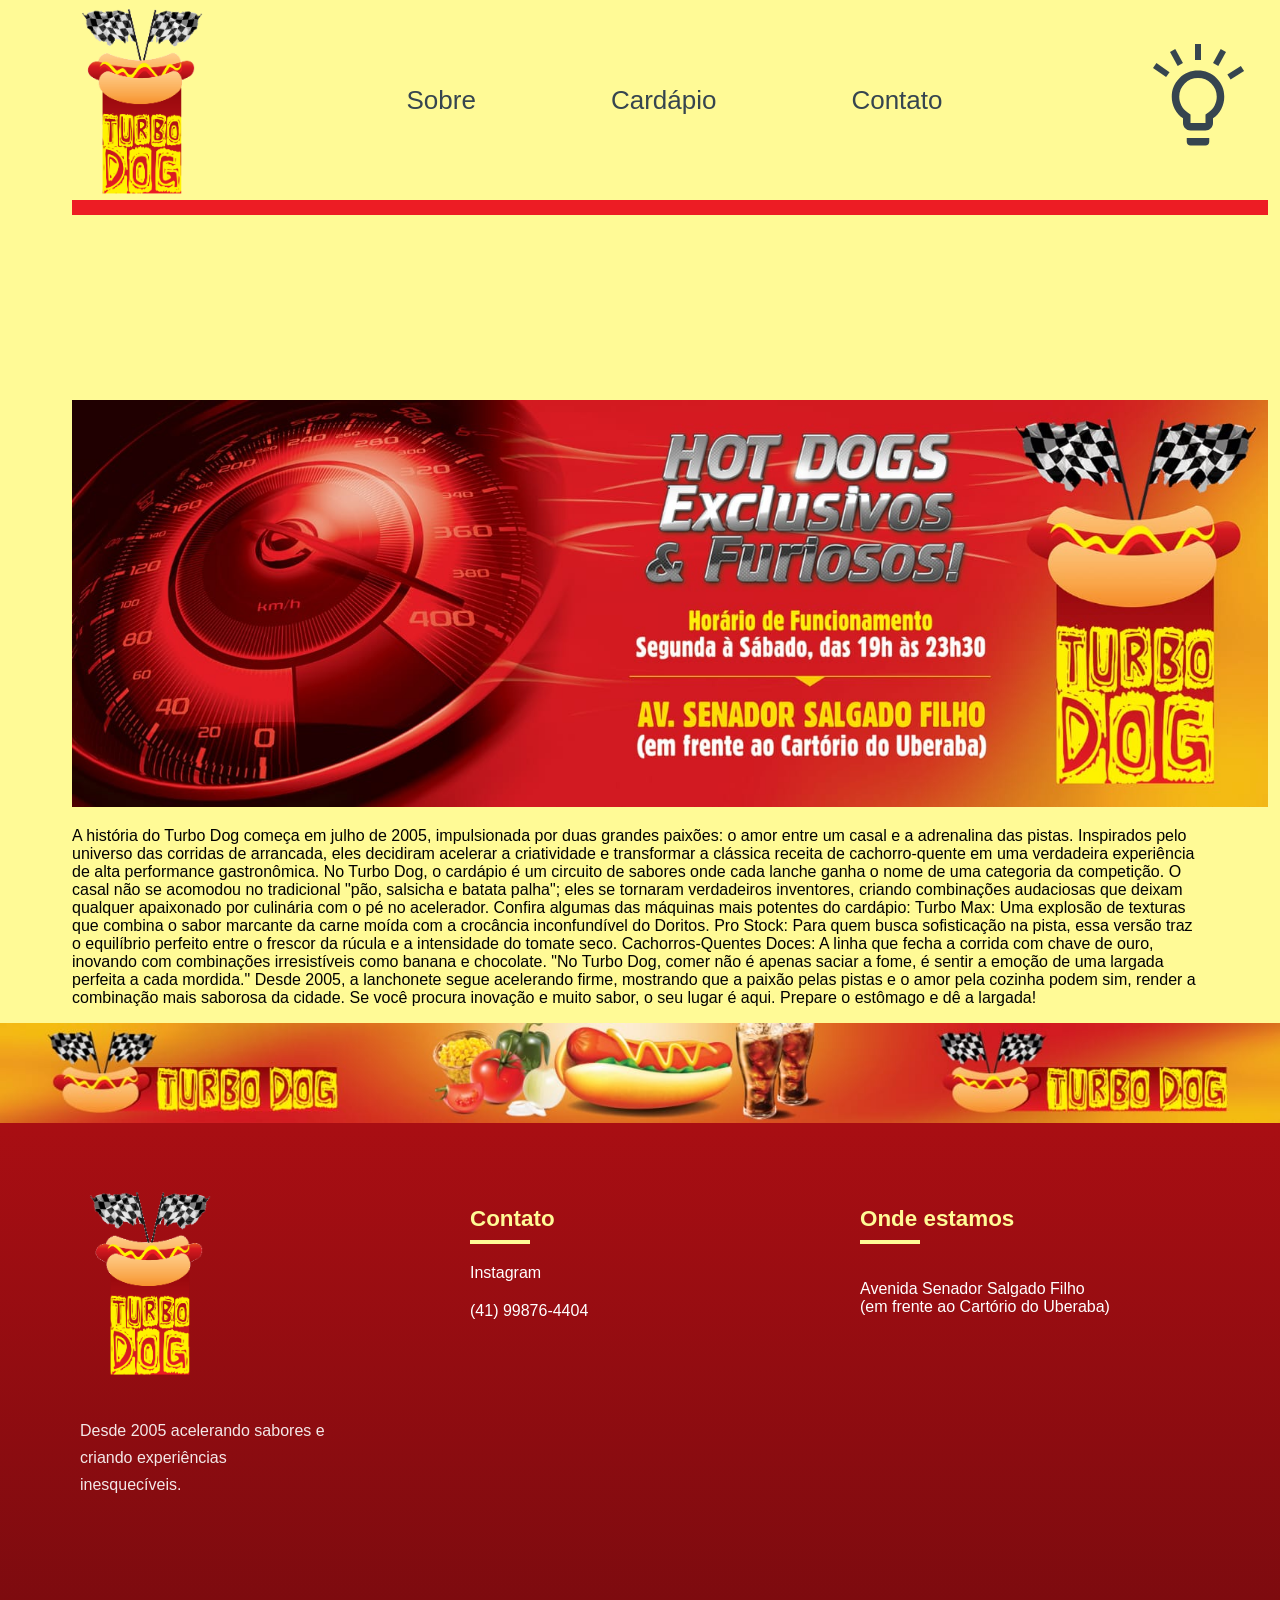
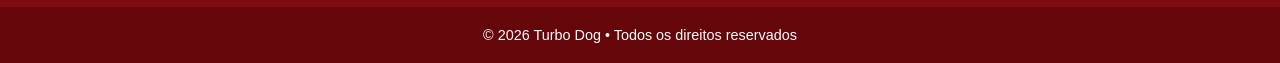
==== commit 2d1b5b88: "Melhorar a aparência das páginas || Improve the appearence of the pages" ====
--- a/index.html
+++ b/index.html
@@ -8,29 +8,7 @@
     <title>Turbo Dog</title>
   </head>
   <body>
-    <!-- Grid de colunas para deixar o conteúdo alinhado e ajudar com responsividade -->
-    <div class="container">
-      <div class="coluna"></div>
-      <div class="coluna"></div>
-      <div class="coluna"></div>
-      <div class="coluna"></div>
-      <div class="coluna"></div>
-      <div class="coluna"></div>
-      <div class="coluna"></div>
-      <div class="coluna"></div>
-      <div class="coluna"></div>
-      <div class="coluna"></div>
-      <div class="coluna"></div>
-      <div class="coluna"></div>
-      <div class="coluna"></div>
-      <div class="coluna"></div>
-      <div class="coluna"></div>
-      <div class="coluna"></div>
-    </div>
-    <!--Fim do Grid -->
-
     <main>
-      <!-- Conteúdo principal do site vai vir aqui -->
       <header class="cabecalho">
         <img src="./imagens/logo.png" alt="Logo da Potenze" class="logo" />
 
@@ -135,72 +113,49 @@
       </p>
     </main>
     <footer>
+  <img
+    src="./imagens/WhatsApp Image 2026-06-11 at 15.41.53.jpeg"
+    alt="Header"
+    class="footer-image"
+  />
+
+  <div class="rodape">
+
+    <div class="coluna-rodape">
       <img
-        src="./imagens/WhatsApp Image 2026-06-11 at 15.41.53.jpeg"
-        alt="Header"
-        class="footer-image"
+        src="./imagens/logo.png"
+        alt="Logo Turbo Dog"
+        class="logo-rodape"
       />
-      <nav class="rodape">
-        <img
-          src="./imagens/logo.png"
-          alt="Logo da potenze"
-          class="logo-rodape"
-        />
 
-        <label for="info-contato">
-          <p class="texto-footer">Onde nos encontrar</p>
-          <p class="texto-footer">
-            <svg
-              xmlns="http://www.w3.org/2000/svg"
-              width="38"
-              height="38"
-              viewBox="0 0 38 38"
-              fill="none"
-            >
-              <g clip-path="url(#clip0_21_187)">
-                <path
-                  d="M19 3.42148C24.0766 3.42148 24.6777 3.44375 26.6742 3.53281C28.5297 3.61445 29.5316 3.92617 30.1996 4.18594C31.0828 4.52734 31.7211 4.94297 32.3816 5.60352C33.0496 6.27148 33.4578 6.90234 33.7992 7.78555C34.059 8.45352 34.3707 9.46289 34.4523 11.3109C34.5414 13.3148 34.5637 13.916 34.5637 18.9852C34.5637 24.0617 34.5414 24.6629 34.4523 26.6594C34.3707 28.5148 34.059 29.5168 33.7992 30.1848C33.4578 31.068 33.0422 31.7063 32.3816 32.3668C31.7137 33.0348 31.0828 33.443 30.1996 33.7844C29.5316 34.0441 28.5223 34.3559 26.6742 34.4375C24.6703 34.5266 24.0691 34.5488 19 34.5488C13.9234 34.5488 13.3223 34.5266 11.3258 34.4375C9.47031 34.3559 8.46836 34.0441 7.80039 33.7844C6.91719 33.443 6.27891 33.0273 5.61836 32.3668C4.95039 31.6988 4.54219 31.068 4.20078 30.1848C3.94102 29.5168 3.6293 28.5074 3.54766 26.6594C3.45859 24.6555 3.43633 24.0543 3.43633 18.9852C3.43633 13.9086 3.45859 13.3074 3.54766 11.3109C3.6293 9.45547 3.94102 8.45352 4.20078 7.78555C4.54219 6.90234 4.95781 6.26406 5.61836 5.60352C6.28633 4.93555 6.91719 4.52734 7.80039 4.18594C8.46836 3.92617 9.47774 3.61445 11.3258 3.53281C13.3223 3.44375 13.9234 3.42148 19 3.42148ZM19 0C13.8418 0 13.1961 0.0222656 11.1699 0.111328C9.15117 0.200391 7.76328 0.526953 6.56094 0.994531C5.30664 1.48437 4.24531 2.13008 3.19141 3.19141C2.13008 4.24531 1.48438 5.30664 0.994531 6.55352C0.526953 7.76328 0.200391 9.14375 0.111328 11.1625C0.0222656 13.1961 0 13.8418 0 19C0 24.1582 0.0222656 24.8039 0.111328 26.8301C0.200391 28.8488 0.526953 30.2367 0.994531 31.4391C1.48438 32.6934 2.13008 33.7547 3.19141 34.8086C4.24531 35.8625 5.30664 36.5156 6.55352 36.998C7.76328 37.4656 9.14375 37.7922 11.1625 37.8812C13.1887 37.9703 13.8344 37.9926 18.9926 37.9926C24.1508 37.9926 24.7965 37.9703 26.8227 37.8812C28.8414 37.7922 30.2293 37.4656 31.4316 36.998C32.6785 36.5156 33.7398 35.8625 34.7938 34.8086C35.8477 33.7547 36.5008 32.6934 36.9832 31.4465C37.4508 30.2367 37.7773 28.8563 37.8664 26.8375C37.9555 24.8113 37.9777 24.1656 37.9777 19.0074C37.9777 13.8492 37.9555 13.2035 37.8664 11.1773C37.7773 9.15859 37.4508 7.7707 36.9832 6.56836C36.5156 5.30664 35.8699 4.24531 34.8086 3.19141C33.7547 2.1375 32.6934 1.48438 31.4465 1.00195C30.2367 0.534375 28.8563 0.207813 26.8375 0.11875C24.8039 0.0222656 24.1582 0 19 0Z"
-                  fill="#FAFAFA"
-                />
-                <path
-                  d="M19 9.24023C13.6117 9.24023 9.24023 13.6117 9.24023 19C9.24023 24.3883 13.6117 28.7598 19 28.7598C24.3883 28.7598 28.7598 24.3883 28.7598 19C28.7598 13.6117 24.3883 9.24023 19 9.24023ZM19 25.3309C15.5043 25.3309 12.6691 22.4957 12.6691 19C12.6691 15.5043 15.5043 12.6691 19 12.6691C22.4957 12.6691 25.3309 15.5043 25.3309 19C25.3309 22.4957 22.4957 25.3309 19 25.3309Z"
-                  fill="#FAFAFA"
-                />
-                <path
-                  d="M31.4242 8.8542C31.4242 10.1159 30.4 11.1327 29.1457 11.1327C27.884 11.1327 26.8672 10.1085 26.8672 8.8542C26.8672 7.59248 27.8914 6.57568 29.1457 6.57568C30.4 6.57568 31.4242 7.5999 31.4242 8.8542Z"
-                  fill="#FAFAFA"
-                />
-              </g>
-              <defs>
-                <clipPath id="clip0_21_187">
-                  <rect width="38" height="38" fill="white" />
-                </clipPath>
-              </defs>
-            </svg>
-            Instagram
-          </p>
-          <p>
-            <svg
-              xmlns="http://www.w3.org/2000/svg"
-              width="38"
-              height="38"
-              viewBox="0 0 38 38"
-              fill="none"
-            >
-              <path
-                d="M18.9999 12.6667C22.1138 12.6667 25.1815 13.2934 28.2031 14.5469C31.2246 15.8004 33.9097 17.6806 36.2583 20.1875C36.5749 20.5042 36.7333 20.8736 36.7333 21.2959C36.7333 21.7181 36.5749 22.0875 36.2583 22.4042L32.6166 25.9667C32.3263 26.257 31.9899 26.4153 31.6072 26.4417C31.2246 26.4681 30.8749 26.3625 30.5583 26.125L25.9666 22.6417C25.7555 22.4834 25.5972 22.2986 25.4916 22.0875C25.386 21.8764 25.3333 21.6389 25.3333 21.375V16.8625C24.3305 16.5459 23.3013 16.2952 22.2458 16.1104C21.1902 15.9257 20.1083 15.8334 18.9999 15.8334C17.8916 15.8334 16.8097 15.9257 15.7541 16.1104C14.6985 16.2952 13.6694 16.5459 12.6666 16.8625V21.375C12.6666 21.6389 12.6138 21.8764 12.5083 22.0875C12.4027 22.2986 12.2444 22.4834 12.0333 22.6417L7.4416 26.125C7.12494 26.3625 6.77528 26.4681 6.39264 26.4417C6.01 26.4153 5.67355 26.257 5.38327 25.9667L1.7416 22.4042C1.42493 22.0875 1.2666 21.7181 1.2666 21.2959C1.2666 20.8736 1.42493 20.5042 1.7416 20.1875C4.06382 17.6806 6.7423 15.8004 9.77702 14.5469C12.8117 13.2934 15.886 12.6667 18.9999 12.6667Z"
-                fill="#FAFAFA"
-              />
-            </svg>
-            (41)99876-4404
-          </p>
-        </label>
-<label for="info-local">
-    
-            <p class="texto-footer">Avenida Senador Salgado Filho <br>
-                (em frente ao Cartório do Uberaba)
-            </p>
-            <iframe
+      <p class="slogan">
+        Desde 2005 acelerando sabores e criando experiências inesquecíveis.
+      </p>
+    </div>
+
+    <div class="coluna-rodape">
+      <h3>Contato</h3>
+
+      <div class="item-contato">
+        
+        <span>Instagram</span>
+      </div>
+
+      <div class="item-contato">
+        
+        <span>(41) 99876-4404</span>
+      </div>
+    </div>
+
+    <div class="coluna-rodape">
+      <h3>Onde estamos</h3>
+
+      <p>
+        Avenida Senador Salgado Filho<br>
+        (em frente ao Cartório do Uberaba)
+      </p>
+
+      <iframe
               src="https://www.google.com/maps/embed?pb=!1m18!1m12!1m3!1d3602.040078853271!2d-49.24242182534129!3d-25.470337134487583!2m3!1f0!2f0!3f0!3m2!1i1024!2i768!4f13.1!3m3!1m2!1s0x94dce52895fc8d9d%3A0xf7759b3c3d9a0bd4!2sCartorio%20Distrital%20do%20Uberaba!5e0!3m2!1spt-PT!2sbr!4v1781911277066!5m2!1spt-PT!2sbr"
               width="284"
               height="200"
@@ -209,11 +164,15 @@
               loading="lazy"
               referrerpolicy="no-referrer-when-downgrade"
             ></iframe>
-    
-</label>
-      </nav>
-    </footer>
+    </div>
 
-    <script src="JS/script.js"></script>
+  </div>
+
+  <div class="copyright">
+    © 2026 Turbo Dog • Todos os direitos reservados
+  </div>
+</footer>
+
+    <script src="./JS/tema.js"></script>
   </body>
 </html>
--- a/style.css
+++ b/style.css
@@ -14,6 +14,7 @@
 }
 
 
+
 body{
     background-color: var(--bg-claro);
     margin: 0;
@@ -27,21 +28,6 @@
     margin-right: 82px;
 }
 
-.container{
-    position: absolute;
-    display: grid;
-    height: 1320px;
-    grid-template-columns: repeat(16, 56px);
-    gap: 20px;
-    pointer-events: none;
-    margin-left: 72px;
-    margin-right: 72px;
-}
-
-.coluna{
-    background-color: rgb(202, 47, 47);
-    opacity: 25%;
-}
 
 .cabecalho{
     display: flex;
@@ -98,7 +84,6 @@
 
 .rodape{
     background-color: var(--detalhe-vermelho-1);
-    width: 100%;
     display: grid;
     grid-template-columns: repeat(3, 1fr);
 }
@@ -114,16 +99,98 @@
     display: none;
 }
 
-.logo-rodape{
-    margin-left: 65px;
-    width: 150px;
-    height: 200px;
+.rodape{
+    background: linear-gradient(
+        180deg,
+        #a90e13,
+        #7d0b0f
+    );
+
+    color: white;
+
+    display: grid;
+    grid-template-columns: repeat(3, 1fr);
+
+    gap: 50px;
+
+    padding: 60px 80px;
 }
 
-iframe{
-    margin-left: 83px;
+.coluna-rodape{
+    display: flex;
+    flex-direction: column;
 }
 
-.texto-footer{
-    margin-left: 83px;
+.logo-rodape{
+    width: 140px;
+    margin-bottom: 20px;
+}
+
+.slogan{
+    line-height: 1.7;
+    max-width: 250px;
+    opacity: .9;
+}
+
+.coluna-rodape h3{
+    margin-bottom: 20px;
+
+    font-size: 1.4rem;
+
+    color: #fffa96;
+
+    position: relative;
+}
+
+.coluna-rodape h3::after{
+    content: "";
+
+    display: block;
+
+    width: 60px;
+    height: 4px;
+
+    margin-top: 8px;
+
+    background-color: #fffa96;
+}
+
+.item-contato{
+    display: flex;
+    align-items: center;
+
+    gap: 12px;
+
+    margin-bottom: 20px;
+
+    cursor: pointer;
+
+    transition: .3s;
+}
+
+.item-contato:hover{
+    transform: translateX(5px);
+}
+
+.coluna-rodape iframe{
+    width: 100%;
+    max-width: 320px;
+
+    height: 200px;
+
+    border-radius: 15px;
+
+    margin-top: 15px;
+}
+
+.copyright{
+    background-color: #65070a;
+
+    color: white;
+
+    text-align: center;
+
+    padding: 20px;
+
+    font-size: .9rem;
 }
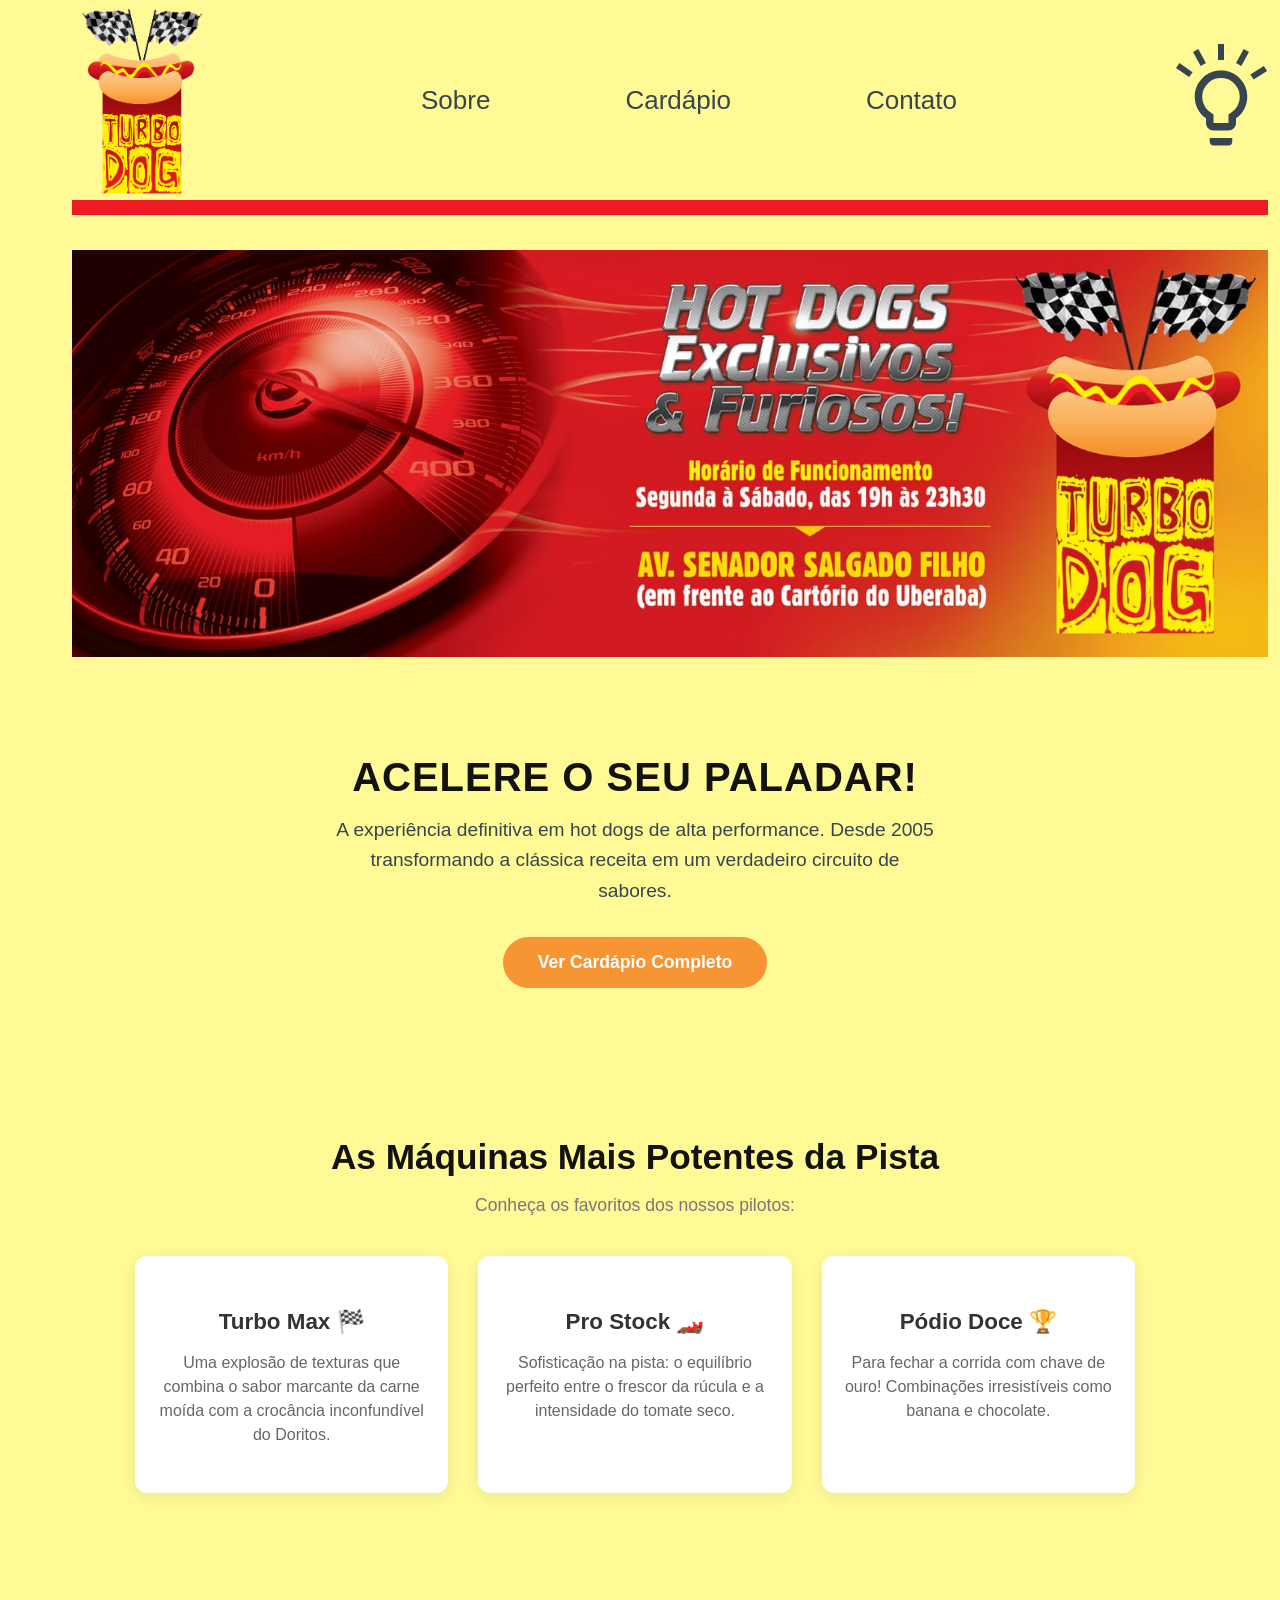
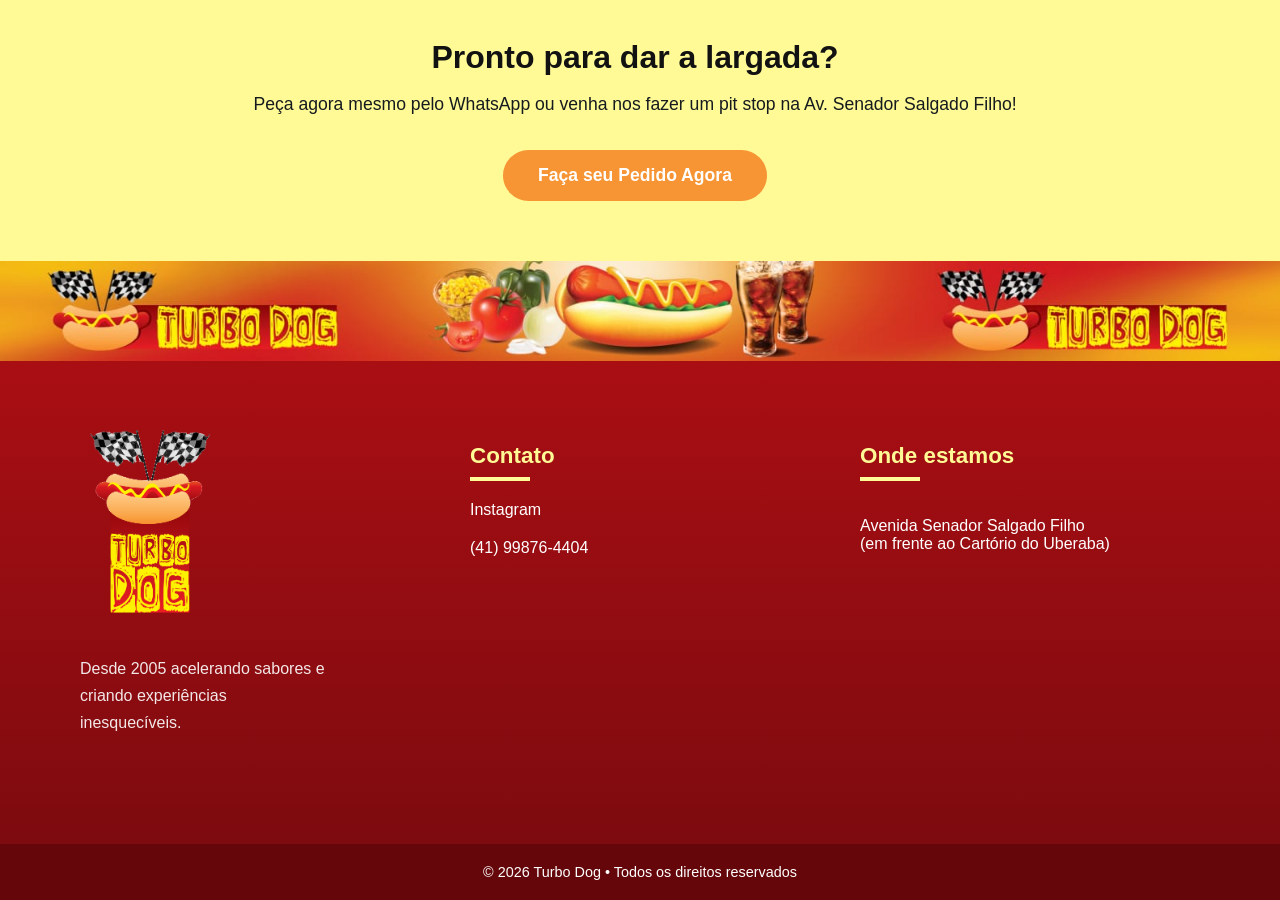
==== commit 211f45d7: "Implementar seletor de temas e melhorar estrutura || Implement theme selector and improve structure" ====
--- a/index.html
+++ b/index.html
@@ -17,67 +17,70 @@
           <a href="./paginas/cardapio.html">Cardápio</a>
           <a href="./paginas/contato.html">Contato</a>
         </nav>
-        <button class="seletor-temas">
-          <svg
-            xmlns="http://www.w3.org/2000/svg"
-            width="92"
-            height="109"
-            viewBox="0 0 92 109"
-            fill="none"
-            class="seletor-claro"
-          >
-            <path
-              d="M37.5 86.5C35.4375 86.5 33.6719 85.7656 32.2031 84.2969C30.7344 82.8281 30 81.0625 30 79V74.3125C26.4375 71.875 23.6719 68.75 21.7031 64.9375C19.7344 61.125 18.75 57.0625 18.75 52.75C18.75 45.4375 21.2969 39.2344 26.3906 34.1406C31.4844 29.0469 37.6875 26.5 45 26.5C52.3125 26.5 58.5156 29.0469 63.6094 34.1406C68.7031 39.2344 71.25 45.4375 71.25 52.75C71.25 57.0625 70.2656 61.1094 68.2969 64.8906C66.3281 68.6719 63.5625 71.8125 60 74.3125V79C60 81.0625 59.2656 82.8281 57.7969 84.2969C56.3281 85.7656 54.5625 86.5 52.5 86.5H37.5ZM37.5 79H52.5V70.375L55.6875 68.125C58.25 66.375 60.2344 64.1406 61.6406 61.4219C63.0469 58.7031 63.75 55.8125 63.75 52.75C63.75 47.5625 61.9219 43.1406 58.2656 39.4844C54.6094 35.8281 50.1875 34 45 34C39.8125 34 35.3906 35.8281 31.7344 39.4844C28.0781 43.1406 26.25 47.5625 26.25 52.75C26.25 55.8125 26.9531 58.7031 28.3594 61.4219C29.7656 64.1406 31.75 66.375 34.3125 68.125L37.5 70.375V79ZM37.5 101.5C36.4375 101.5 35.5469 101.141 34.8281 100.422C34.1094 99.7031 33.75 98.8125 33.75 97.75V94H56.25V97.75C56.25 98.8125 55.8906 99.7031 55.1719 100.422C54.4531 101.141 53.5625 101.5 52.5 101.5H37.5Z"
-              fill="#36454F"
-            />
-            <rect
-              y="23.9117"
-              width="6"
-              height="16"
-              transform="rotate(-54.9472 0 23.9117)"
-              fill="#36454F"
-            />
-            <rect
-              x="17"
-              y="7.87952"
-              width="6"
-              height="16"
-              transform="rotate(-28.6798 17 7.87952)"
-              fill="#36454F"
-            />
-            <rect x="42" width="6" height="16" fill="#36454F" />
-            <rect
-              x="67.7144"
-              y="5.08502"
-              width="6"
-              height="16"
-              transform="rotate(28.6798 67.7144 5.08502)"
-              fill="#36454F"
-            />
-            <rect
-              x="87.8336"
-              y="21.8869"
-              width="6"
-              height="16"
-              transform="rotate(57.3595 87.8336 21.8869)"
-              fill="#36454F"
-            />
-          </svg>
-
-          <svg
-            xmlns="http://www.w3.org/2000/svg"
-            width="90"
-            height="90"
-            viewBox="0 0 90 90"
-            fill="none"
-            class="seletor-escuro"
-          >
-            <path
-              d="M37.5 67.5C35.4375 67.5 33.6719 66.7656 32.2031 65.2969C30.7344 63.8281 30 62.0625 30 60V55.3125C26.4375 52.875 23.6719 49.75 21.7031 45.9375C19.7344 42.125 18.75 38.0625 18.75 33.75C18.75 26.4375 21.2969 20.2344 26.3906 15.1406C31.4844 10.0469 37.6875 7.5 45 7.5C52.3125 7.5 58.5156 10.0469 63.6094 15.1406C68.7031 20.2344 71.25 26.4375 71.25 33.75C71.25 38.0625 70.2656 42.1094 68.2969 45.8906C66.3281 49.6719 63.5625 52.8125 60 55.3125V60C60 62.0625 59.2656 63.8281 57.7969 65.2969C56.3281 66.7656 54.5625 67.5 52.5 67.5H37.5ZM37.5 60H52.5V51.375L55.6875 49.125C58.25 47.375 60.2344 45.1406 61.6406 42.4219C63.0469 39.7031 63.75 36.8125 63.75 33.75C63.75 28.5625 61.9219 24.1406 58.2656 20.4844C54.6094 16.8281 50.1875 15 45 15C39.8125 15 35.3906 16.8281 31.7344 20.4844C28.0781 24.1406 26.25 28.5625 26.25 33.75C26.25 36.8125 26.9531 39.7031 28.3594 42.4219C29.7656 45.1406 31.75 47.375 34.3125 49.125L37.5 51.375V60ZM37.5 82.5C36.4375 82.5 35.5469 82.1406 34.8281 81.4219C34.1094 80.7031 33.75 79.8125 33.75 78.75V75H56.25V78.75C56.25 79.8125 55.8906 80.7031 55.1719 81.4219C54.4531 82.1406 53.5625 82.5 52.5 82.5H37.5Z"
-              fill="#CCCCCC"
-            />
-          </svg>
-        </button>
+        <div class="container-seletor">
+          <input type="checkbox" id="seletor-temas" class="seletor-checkbox" />
+          <label for="seletor-temas" class="seletor-label">
+            <svg
+              xmlns="http://www.w3.org/2000/svg"
+              width="92"
+              height="109"
+              viewBox="0 0 92 109"
+              fill="none"
+              class="seletor-claro"
+            >
+              <path
+                d="M37.5 86.5C35.4375 86.5 33.6719 85.7656 32.2031 84.2969C30.7344 82.8281 30 81.0625 30 79V74.3125C26.4375 71.875 23.6719 68.75 21.7031 64.9375C19.7344 61.125 18.75 57.0625 18.75 52.75C18.75 45.4375 21.2969 39.2344 26.3906 34.1406C31.4844 29.0469 37.6875 26.5 45 26.5C52.3125 26.5 58.5156 29.0469 63.6094 34.1406C68.7031 39.2344 71.25 45.4375 71.25 52.75C71.25 57.0625 70.2656 61.1094 68.2969 64.8906C66.3281 68.6719 63.5625 71.8125 60 74.3125V79C60 81.0625 59.2656 82.8281 57.7969 84.2969C56.3281 85.7656 54.5625 86.5 52.5 86.5H37.5ZM37.5 79H52.5V70.375L55.6875 68.125C58.25 66.375 60.2344 64.1406 61.6406 61.4219C63.0469 58.7031 63.75 55.8125 63.75 52.75C63.75 47.5625 61.9219 43.1406 58.2656 39.4844C54.6094 35.8281 50.1875 34 45 34C39.8125 34 35.3906 35.8281 31.7344 39.4844C28.0781 43.1406 26.25 47.5625 26.25 52.75C26.25 55.8125 26.9531 58.7031 28.3594 61.4219C29.7656 64.1406 31.75 66.375 34.3125 68.125L37.5 70.375V79ZM37.5 101.5C36.4375 101.5 35.5469 101.141 34.8281 100.422C34.1094 99.7031 33.75 98.8125 33.75 97.75V94H56.25V97.75C56.25 98.8125 55.8906 99.7031 55.1719 100.422C54.4531 101.141 53.5625 101.5 52.5 101.5H37.5Z"
+                fill="#36454F"
+              />
+              <rect
+                y="23.9117"
+                width="6"
+                height="16"
+                transform="rotate(-54.9472 0 23.9117)"
+                fill="#36454F"
+              />
+              <rect
+                x="17"
+                y="7.87952"
+                width="6"
+                height="16"
+                transform="rotate(-28.6798 17 7.87952)"
+                fill="#36454F"
+              />
+              <rect x="42" width="6" height="16" fill="#36454F" />
+              <rect
+                x="67.7144"
+                y="5.08502"
+                width="6"
+                height="16"
+                transform="rotate(28.6798 67.7144 5.08502)"
+                fill="#36454F"
+              />
+              <rect
+                x="87.8336"
+                y="21.8869"
+                width="6"
+                height="16"
+                transform="rotate(57.3595 87.8336 21.8869)"
+                fill="#36454F"
+              />
+            </svg>
+
+            <svg
+              xmlns="http://www.w3.org/2000/svg"
+              width="90"
+              height="90"
+              viewBox="0 0 90 90"
+              fill="none"
+              class="seletor-escuro"
+            >
+              <path
+                d="M37.5 67.5C35.4375 67.5 33.6719 66.7656 32.2031 65.2969C30.7344 63.8281 30 62.0625 30 60V55.3125C26.4375 52.875 23.6719 49.75 21.7031 45.9375C19.7344 42.125 18.75 38.0625 18.75 33.75C18.75 26.4375 21.2969 20.2344 26.3906 15.1406C31.4844 10.0469 37.6875 7.5 45 7.5C52.3125 7.5 58.5156 10.0469 63.6094 15.1406C68.7031 20.2344 71.25 26.4375 71.25 33.75C71.25 38.0625 70.2656 42.1094 68.2969 45.8906C66.3281 49.6719 63.5625 52.8125 60 55.3125V60C60 62.0625 59.2656 63.8281 57.7969 65.2969C56.3281 66.7656 54.5625 67.5 52.5 67.5H37.5ZM37.5 60H52.5V51.375L55.6875 49.125C58.25 47.375 60.2344 45.1406 61.6406 42.4219C63.0469 39.7031 63.75 36.8125 63.75 33.75C63.75 28.5625 61.9219 24.1406 58.2656 20.4844C54.6094 16.8281 50.1875 15 45 15C39.8125 15 35.3906 16.8281 31.7344 20.4844C28.0781 24.1406 26.25 28.5625 26.25 33.75C26.25 36.8125 26.9531 39.7031 28.3594 42.4219C29.7656 45.1406 31.75 47.375 34.3125 49.125L37.5 51.375V60ZM37.5 82.5C36.4375 82.5 35.5469 82.1406 34.8281 81.4219C34.1094 80.7031 33.75 79.8125 33.75 78.75V75H56.25V78.75C56.25 79.8125 55.8906 80.7031 55.1719 81.4219C54.4531 82.1406 53.5625 82.5 52.5 82.5H37.5Z"
+                fill="#CCCCCC"
+              />
+            </svg>
+          </label>
+        </div>
       </header>
       <!-- O que eu escrevi aqui é só um placeholder pra já ter a estrutura base, se quiser pode mudar a vontade-->
 
@@ -87,92 +90,115 @@
         class="endereco"
       />
 
-      <p>
-        A história do Turbo Dog começa em julho de 2005, impulsionada por duas
-        grandes paixões: o amor entre um casal e a adrenalina das pistas.
-        Inspirados pelo universo das corridas de arrancada, eles decidiram
-        acelerar a criatividade e transformar a clássica receita de
-        cachorro-quente em uma verdadeira experiência de alta performance
-        gastronômica. No Turbo Dog, o cardápio é um circuito de sabores onde
-        cada lanche ganha o nome de uma categoria da competição. O casal não se
-        acomodou no tradicional "pão, salsicha e batata palha"; eles se tornaram
-        verdadeiros inventores, criando combinações audaciosas que deixam
-        qualquer apaixonado por culinária com o pé no acelerador. Confira
-        algumas das máquinas mais potentes do cardápio: Turbo Max: Uma explosão
-        de texturas que combina o sabor marcante da carne moída com a crocância
-        inconfundível do Doritos. Pro Stock: Para quem busca sofisticação na
-        pista, essa versão traz o equilíbrio perfeito entre o frescor da rúcula
-        e a intensidade do tomate seco. Cachorros-Quentes Doces: A linha que
-        fecha a corrida com chave de ouro, inovando com combinações
-        irresistíveis como banana e chocolate. "No Turbo Dog, comer não é apenas
-        saciar a fome, é sentir a emoção de uma largada perfeita a cada
-        mordida." Desde 2005, a lanchonete segue acelerando firme, mostrando que
-        a paixão pelas pistas e o amor pela cozinha podem sim, render a
-        combinação mais saborosa da cidade. Se você procura inovação e muito
-        sabor, o seu lugar é aqui. Prepare o estômago e dê a largada!
-      </p>
+      <section class="hero-section">
+        <h1>Acelere o seu paladar!</h1>
+        <p>
+          A experiência definitiva em hot dogs de alta performance. Desde 2005
+          transformando a clássica receita em um verdadeiro circuito de sabores.
+        </p>
+        <a href="./paginas/cardapio.html" class="btn-primario"
+          >Ver Cardápio Completo</a
+        >
+      </section>
+
+      <section class="destaques-section">
+        <h2>As Máquinas Mais Potentes da Pista</h2>
+        <p class="subtitulo">Conheça os favoritos dos nossos pilotos:</p>
+
+        <div class="cards-grid">
+          <article class="card-lanche">
+            <h3>Turbo Max 🏁</h3>
+            <p>
+              Uma explosão de texturas que combina o sabor marcante da carne
+              moída com a crocância inconfundível do Doritos.
+            </p>
+          </article>
+
+          <article class="card-lanche">
+            <h3>Pro Stock 🏎️</h3>
+            <p>
+              Sofisticação na pista: o equilíbrio perfeito entre o frescor da
+              rúcula e a intensidade do tomate seco.
+            </p>
+          </article>
+
+          <article class="card-lanche">
+            <h3>Pódio Doce 🏆</h3>
+            <p>
+              Para fechar a corrida com chave de ouro! Combinações irresistíveis
+              como banana e chocolate.
+            </p>
+          </article>
+        </div>
+      </section>
+
+      <section class="cta-section">
+        <h2>Pronto para dar a largada?</h2>
+        <p>
+          Peça agora mesmo pelo WhatsApp ou venha nos fazer um pit stop na Av.
+          Senador Salgado Filho!
+        </p>
+        <a href="./paginas/contato.html" class="btn-whatsapp">
+          Faça seu Pedido Agora
+        </a>
+      </section>
     </main>
     <footer>
-  <img
-    src="./imagens/WhatsApp Image 2026-06-11 at 15.41.53.jpeg"
-    alt="Header"
-    class="footer-image"
-  />
-
-  <div class="rodape">
-
-    <div class="coluna-rodape">
       <img
-        src="./imagens/logo.png"
-        alt="Logo Turbo Dog"
-        class="logo-rodape"
+        src="./imagens/WhatsApp Image 2026-06-11 at 15.41.53.jpeg"
+        alt="Header"
+        class="footer-image"
       />
 
-      <p class="slogan">
-        Desde 2005 acelerando sabores e criando experiências inesquecíveis.
-      </p>
-    </div>
-
-    <div class="coluna-rodape">
-      <h3>Contato</h3>
-
-      <div class="item-contato">
-        
-        <span>Instagram</span>
+      <div class="rodape">
+        <div class="coluna-rodape">
+          <img
+            src="./imagens/logo.png"
+            alt="Logo Turbo Dog"
+            class="logo-rodape"
+          />
+
+          <p class="slogan">
+            Desde 2005 acelerando sabores e criando experiências inesquecíveis.
+          </p>
+        </div>
+
+        <div class="coluna-rodape">
+          <h3>Contato</h3>
+
+          <div class="item-contato">
+            <span>Instagram</span>
+          </div>
+
+          <div class="item-contato">
+            <span>(41) 99876-4404</span>
+          </div>
+        </div>
+
+        <div class="coluna-rodape">
+          <h3>Onde estamos</h3>
+
+          <p>
+            Avenida Senador Salgado Filho<br />
+            (em frente ao Cartório do Uberaba)
+          </p>
+
+          <iframe
+            src="https://www.google.com/maps/embed?pb=!1m18!1m12!1m3!1d3602.040078853271!2d-49.24242182534129!3d-25.470337134487583!2m3!1f0!2f0!3f0!3m2!1i1024!2i768!4f13.1!3m3!1m2!1s0x94dce52895fc8d9d%3A0xf7759b3c3d9a0bd4!2sCartorio%20Distrital%20do%20Uberaba!5e0!3m2!1spt-PT!2sbr!4v1781911277066!5m2!1spt-PT!2sbr"
+            width="284"
+            height="200"
+            style="border: 0"
+            allowfullscreen=""
+            loading="lazy"
+            referrerpolicy="no-referrer-when-downgrade"
+          ></iframe>
+        </div>
       </div>
 
-      <div class="item-contato">
-        
-        <span>(41) 99876-4404</span>
+      <div class="copyright">
+        © 2026 Turbo Dog • Todos os direitos reservados
       </div>
-    </div>
-
-    <div class="coluna-rodape">
-      <h3>Onde estamos</h3>
-
-      <p>
-        Avenida Senador Salgado Filho<br>
-        (em frente ao Cartório do Uberaba)
-      </p>
-
-      <iframe
-              src="https://www.google.com/maps/embed?pb=!1m18!1m12!1m3!1d3602.040078853271!2d-49.24242182534129!3d-25.470337134487583!2m3!1f0!2f0!3f0!3m2!1i1024!2i768!4f13.1!3m3!1m2!1s0x94dce52895fc8d9d%3A0xf7759b3c3d9a0bd4!2sCartorio%20Distrital%20do%20Uberaba!5e0!3m2!1spt-PT!2sbr!4v1781911277066!5m2!1spt-PT!2sbr"
-              width="284"
-              height="200"
-              style="border: 0"
-              allowfullscreen=""
-              loading="lazy"
-              referrerpolicy="no-referrer-when-downgrade"
-            ></iframe>
-    </div>
-
-  </div>
-
-  <div class="copyright">
-    © 2026 Turbo Dog • Todos os direitos reservados
-  </div>
-</footer>
-
-    <script src="./JS/tema.js"></script>
+    </footer>
+
   </body>
 </html>
--- a/style.css
+++ b/style.css
@@ -72,20 +72,10 @@
     margin-right: 10px;
 }
 
-.footer-image{
-    display: block;
-    width: 100%;
-}
 
 .endereco{
     width: 1196px;
-    margin-top: 400px;
-}
-
-.rodape{
-    background-color: var(--detalhe-vermelho-1);
-    display: grid;
-    grid-template-columns: repeat(3, 1fr);
+    margin-top: 250px;
 }
 
 .seletor-temas{
@@ -97,6 +87,17 @@
 
 .seletor-escuro{
     display: none;
+}
+
+.footer-image{
+    display: block;
+    width: 100%;
+}
+
+.rodape{
+    background-color: var(--detalhe-vermelho-1);
+    display: grid;
+    grid-template-columns: repeat(3, 1fr);
 }
 
 .rodape{
@@ -193,4 +194,198 @@
     padding: 20px;
 
     font-size: .9rem;
+}
+
+
+section {
+  padding: 60px 20px;
+  text-align: center;
+}
+
+
+.hero-section h1 {
+  font-size: 2.5rem;
+  color: #121212; 
+  margin-bottom: 15px;
+  text-transform: uppercase;
+  letter-spacing: 1px;
+}
+
+.hero-section p {
+  font-size: 1.2rem;
+  line-height: 1.6;
+  max-width: 600px;
+  margin: 0 auto 30px auto;
+  color: #36454f;
+}
+
+
+.destaques-section h2 {
+  font-size: 2.2rem;
+  color: #121212; 
+  margin-bottom: 10px;
+}
+
+.destaques-section .subtitulo {
+  font-size: 1.1rem;
+  color: #777;
+  margin-bottom: 40px;
+}
+
+.cards-grid {
+  display: grid;
+  grid-template-columns: repeat(auto-fit, minmax(280px, 1fr));
+  gap: 30px;
+  max-width: 1000px;
+  margin: 0 auto;
+}
+
+.card-lanche {
+  background-color: #ffffff;
+  padding: 30px 20px;
+  border-radius: 12px;
+  box-shadow: 0 4px 15px rgba(0, 0, 0, 0.08);
+  transition: transform 0.3s ease, box-shadow 0.3s ease;
+}
+
+/* Efeito de flutuação ao passar o mouse por cima do card */
+.card-lanche:hover {
+  transform: translateY(-8px);
+  box-shadow: 0 8px 25px rgba(0, 0, 0, 0.15);
+}
+
+.card-lanche h3 {
+  font-size: 1.4rem;
+  color: #333;
+  margin-bottom: 15px;
+}
+
+.card-lanche p {
+  color: #666;
+  line-height: 1.5;
+}
+
+.cta-section {
+  color: #121212;
+}
+
+.cta-section h2 {
+  font-size: 2rem;
+  margin-bottom: 15px;
+}
+
+.cta-section p {
+  font-size: 1.1rem;
+  margin-bottom: 35px;
+  color: #151a1e;
+}
+
+.btn-primario, .btn-whatsapp {
+  display: inline-block;
+  padding: 15px 35px;
+  border-radius: 50px;
+  text-decoration: none;
+  font-weight: bold;
+  font-size: 1.1rem;
+  transition: background-color 0.3s ease, transform 0.2s ease;
+}
+
+.btn-primario {
+  background-color: #f79433;
+  color: #ffffff;
+}
+
+.btn-primario:hover {
+  transform: scale(1.05); /* Faz o botão crescer levemente */
+}
+
+.btn-whatsapp {
+  background-color: #f79433; /* Verde oficial do WhatsApp */
+  color: #ffffff;
+}
+
+.btn-whatsapp:hover {
+  transform: scale(1.05);
+}
+
+.seletor-checkbox {
+  display: none;
+}
+
+.seletor-label {
+  cursor: pointer;
+  display: inline-block;
+}
+
+.seletor-label svg {
+  transition: transform 0.2s ease;
+}
+
+.seletor-label .seletor-escuro {
+  display: none; 
+}
+.seletor-label .seletor-claro {
+  display: block; 
+}
+
+.seletor-checkbox:checked + .seletor-label .seletor-claro {
+  display: none; 
+}
+.seletor-checkbox:checked + .seletor-label .seletor-escuro {
+  display: block; 
+}
+
+body:has(.seletor-checkbox:checked) {
+  background-color: #1e1b15;
+  color: #fafafa;
+}
+
+body:has(.seletor-checkbox:checked) .hero-section {
+  background-color: #1e1b15;
+}
+
+body:has(.seletor-checkbox:checked) .hero-section h1 {
+  color: #fafafa;
+}
+
+body:has(.seletor-checkbox:checked) .hero-section p {
+  color: #cccccc;
+}
+
+body:has(.seletor-checkbox:checked) .destaques-section {
+  background-color: #1e1b15;
+}
+
+body:has(.seletor-checkbox:checked) .destaques-section h2 {
+  color: #ffffff;
+}
+
+body:has(.seletor-checkbox:checked) .card-lanche {
+  background-color: #1e1e1e;
+  box-shadow: 0 4px 15px rgba(255, 255, 255, 0.05);
+}
+
+body:has(.seletor-checkbox:checked) .card-lanche h3 {
+  color: #ffffff;
+}
+
+body:has(.seletor-checkbox:checked) .card-lanche p {
+  color: #b3b3b3;
+}
+
+body:has(.seletor-checkbox:checked) .cta-section h2{
+    color: #fafafa;
+}
+
+body:has(.seletor-checkbox:checked) .cta-section p{
+    color: #f0f0f0;
+}
+
+body:has(.seletor-checkbox:checked) header{
+    background-color: #1e1b15;
+    border-bottom: 15px solid #a90e13;
+}
+
+body:has(.seletor-checkbox:checked) header a{
+    color: #cccccc;
 }
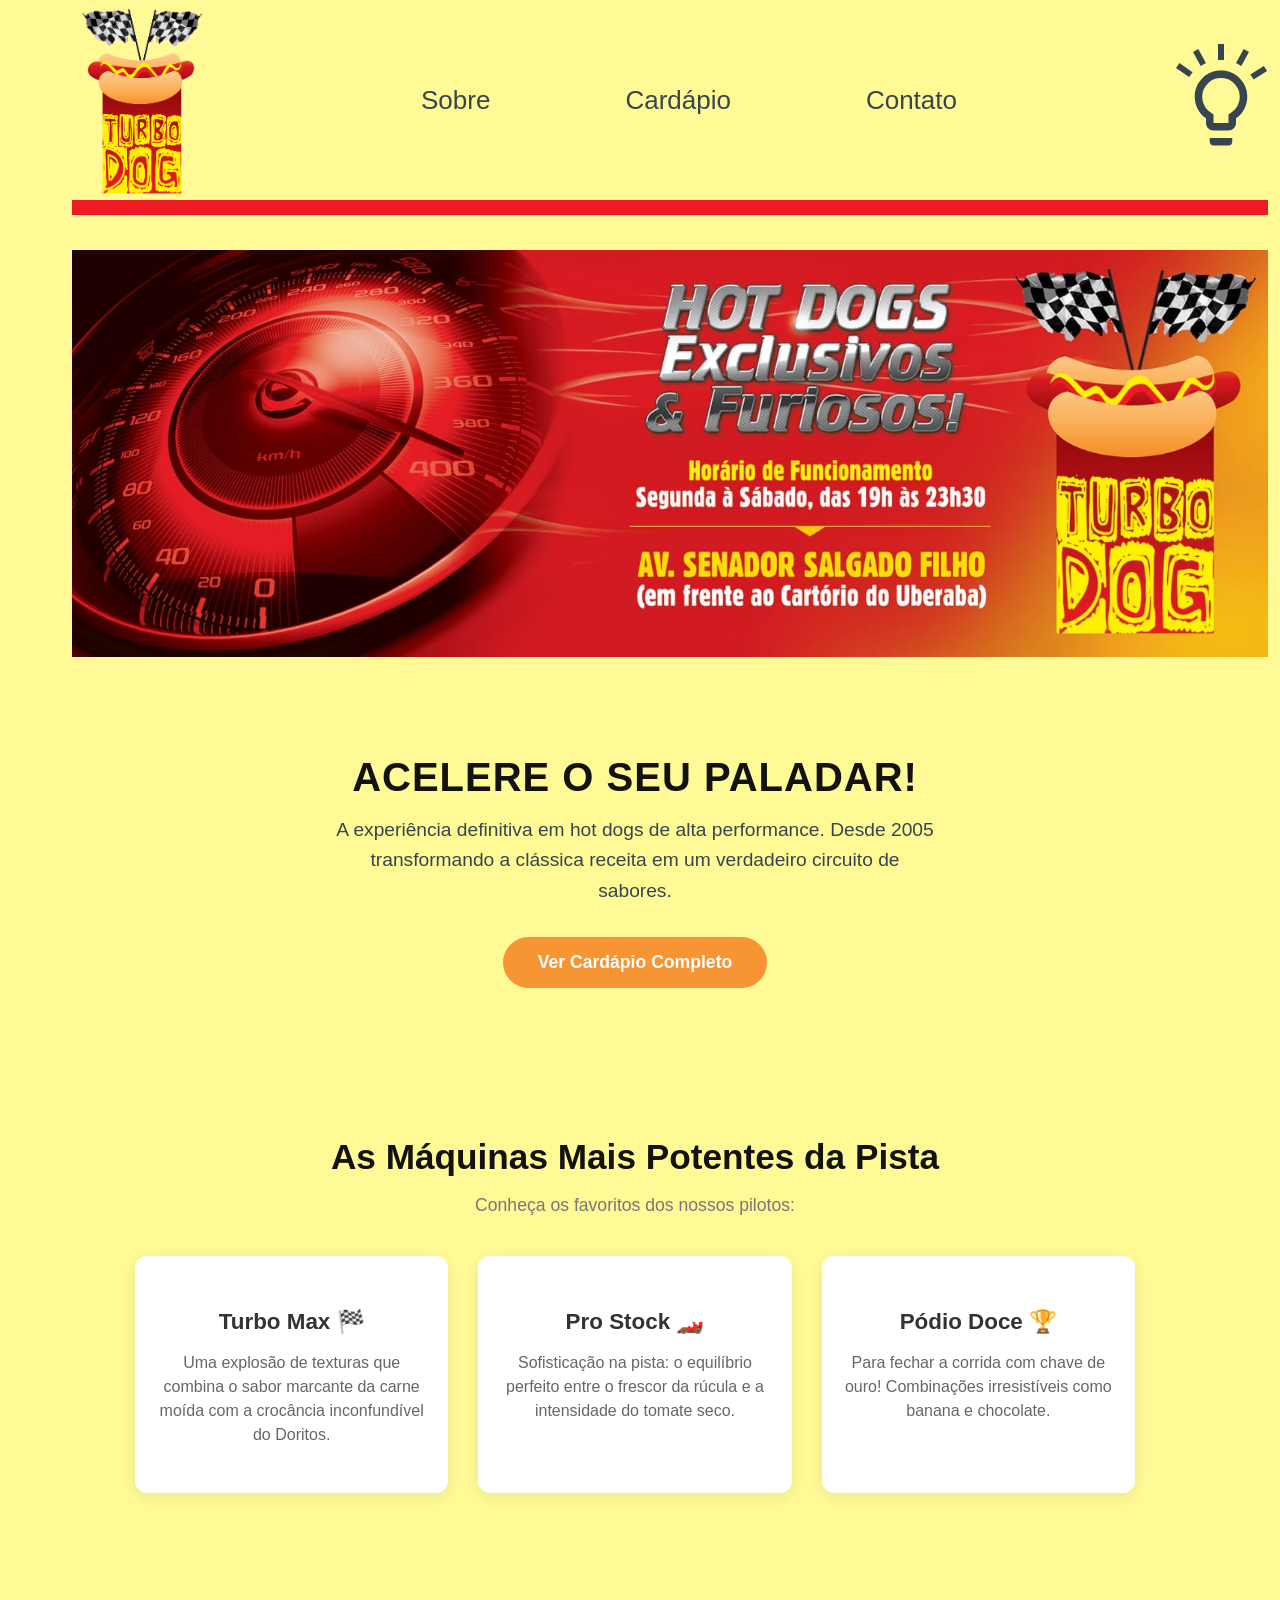
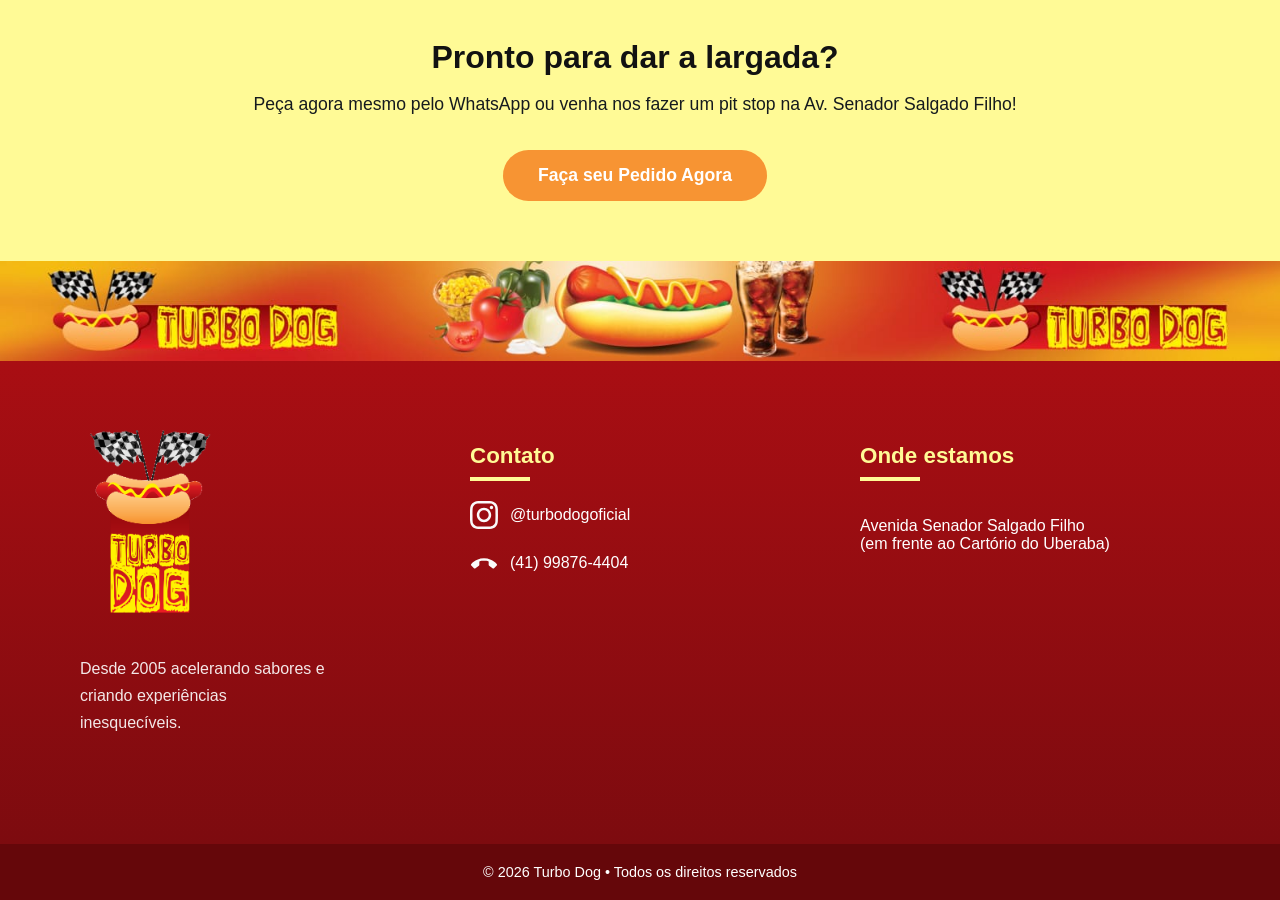
==== commit e718ee90: "Adicionar SVGs || Add SVGs" ====
--- a/index.html
+++ b/index.html
@@ -167,10 +167,49 @@
           <h3>Contato</h3>
 
           <div class="item-contato">
-            <span>Instagram</span>
+            <svg
+              xmlns="http://www.w3.org/2000/svg"
+              width="28"
+              height="28"
+              viewBox="0 0 38 38"
+              fill="none"
+            >
+              <g clip-path="url(#clip0_21_187)">
+                <path
+                  d="M19 3.42148C24.0766 3.42148 24.6777 3.44375 26.6742 3.53281C28.5297 3.61445 29.5316 3.92617 30.1996 4.18594C31.0828 4.52734 31.7211 4.94297 32.3816 5.60352C33.0496 6.27148 33.4578 6.90234 33.7992 7.78555C34.059 8.45352 34.3707 9.46289 34.4523 11.3109C34.5414 13.3148 34.5637 13.916 34.5637 18.9852C34.5637 24.0617 34.5414 24.6629 34.4523 26.6594C34.3707 28.5148 34.059 29.5168 33.7992 30.1848C33.4578 31.068 33.0422 31.7063 32.3816 32.3668C31.7137 33.0348 31.0828 33.443 30.1996 33.7844C29.5316 34.0441 28.5223 34.3559 26.6742 34.4375C24.6703 34.5266 24.0691 34.5488 19 34.5488C13.9234 34.5488 13.3223 34.5266 11.3258 34.4375C9.47031 34.3559 8.46836 34.0441 7.80039 33.7844C6.91719 33.443 6.27891 33.0273 5.61836 32.3668C4.95039 31.6988 4.54219 31.068 4.20078 30.1848C3.94102 29.5168 3.6293 28.5074 3.54766 26.6594C3.45859 24.6555 3.43633 24.0543 3.43633 18.9852C3.43633 13.9086 3.45859 13.3074 3.54766 11.3109C3.6293 9.45547 3.94102 8.45352 4.20078 7.78555C4.54219 6.90234 4.95781 6.26406 5.61836 5.60352C6.28633 4.93555 6.91719 4.52734 7.80039 4.18594C8.46836 3.92617 9.47774 3.61445 11.3258 3.53281C13.3223 3.44375 13.9234 3.42148 19 3.42148ZM19 0C13.8418 0 13.1961 0.0222656 11.1699 0.111328C9.15117 0.200391 7.76328 0.526953 6.56094 0.994531C5.30664 1.48437 4.24531 2.13008 3.19141 3.19141C2.13008 4.24531 1.48438 5.30664 0.994531 6.55352C0.526953 7.76328 0.200391 9.14375 0.111328 11.1625C0.0222656 13.1961 0 13.8418 0 19C0 24.1582 0.0222656 24.8039 0.111328 26.8301C0.200391 28.8488 0.526953 30.2367 0.994531 31.4391C1.48438 32.6934 2.13008 33.7547 3.19141 34.8086C4.24531 35.8625 5.30664 36.5156 6.55352 36.998C7.76328 37.4656 9.14375 37.7922 11.1625 37.8812C13.1887 37.9703 13.8344 37.9926 18.9926 37.9926C24.1508 37.9926 24.7965 37.9703 26.8227 37.8812C28.8414 37.7922 30.2293 37.4656 31.4316 36.998C32.6785 36.5156 33.7398 35.8625 34.7938 34.8086C35.8477 33.7547 36.5008 32.6934 36.9832 31.4465C37.4508 30.2367 37.7773 28.8563 37.8664 26.8375C37.9555 24.8113 37.9777 24.1656 37.9777 19.0074C37.9777 13.8492 37.9555 13.2035 37.8664 11.1773C37.7773 9.15859 37.4508 7.7707 36.9832 6.56836C36.5156 5.30664 35.8699 4.24531 34.8086 3.19141C33.7547 2.1375 32.6934 1.48438 31.4465 1.00195C30.2367 0.534375 28.8563 0.207813 26.8375 0.11875C24.8039 0.0222656 24.1582 0 19 0Z"
+                  fill="#FAFAFA"
+                />
+                <path
+                  d="M19 9.24023C13.6117 9.24023 9.24023 13.6117 9.24023 19C9.24023 24.3883 13.6117 28.7598 19 28.7598C24.3883 28.7598 28.7598 24.3883 28.7598 19C28.7598 13.6117 24.3883 9.24023 19 9.24023ZM19 25.3309C15.5043 25.3309 12.6691 22.4957 12.6691 19C12.6691 15.5043 15.5043 12.6691 19 12.6691C22.4957 12.6691 25.3309 15.5043 25.3309 19C25.3309 22.4957 22.4957 25.3309 19 25.3309Z"
+                  fill="#FAFAFA"
+                />
+                <path
+                  d="M31.4242 8.8542C31.4242 10.1159 30.4 11.1327 29.1457 11.1327C27.884 11.1327 26.8672 10.1085 26.8672 8.8542C26.8672 7.59248 27.8914 6.57568 29.1457 6.57568C30.4 6.57568 31.4242 7.5999 31.4242 8.8542Z"
+                  fill="#FAFAFA"
+                />
+              </g>
+              <defs>
+                <clipPath id="clip0_21_187">
+                  <rect width="38" height="38" fill="white" />
+                </clipPath>
+              </defs>
+            </svg>
+            <span>@turbodogoficial</span>
           </div>
 
           <div class="item-contato">
+            <svg
+              xmlns="http://www.w3.org/2000/svg"
+              width="28"
+              height="28"
+              viewBox="0 0 38 38"
+              fill="none"
+            >
+              <path
+                d="M18.9999 12.6667C22.1138 12.6667 25.1815 13.2934 28.2031 14.5469C31.2246 15.8004 33.9097 17.6806 36.2583 20.1875C36.5749 20.5042 36.7333 20.8736 36.7333 21.2959C36.7333 21.7181 36.5749 22.0875 36.2583 22.4042L32.6166 25.9667C32.3263 26.257 31.9899 26.4153 31.6072 26.4417C31.2246 26.4681 30.8749 26.3625 30.5583 26.125L25.9666 22.6417C25.7555 22.4834 25.5972 22.2986 25.4916 22.0875C25.386 21.8764 25.3333 21.6389 25.3333 21.375V16.8625C24.3305 16.5459 23.3013 16.2952 22.2458 16.1104C21.1902 15.9257 20.1083 15.8334 18.9999 15.8334C17.8916 15.8334 16.8097 15.9257 15.7541 16.1104C14.6985 16.2952 13.6694 16.5459 12.6666 16.8625V21.375C12.6666 21.6389 12.6138 21.8764 12.5083 22.0875C12.4027 22.2986 12.2444 22.4834 12.0333 22.6417L7.4416 26.125C7.12494 26.3625 6.77528 26.4681 6.39264 26.4417C6.01 26.4153 5.67355 26.257 5.38327 25.9667L1.7416 22.4042C1.42493 22.0875 1.2666 21.7181 1.2666 21.2959C1.2666 20.8736 1.42493 20.5042 1.7416 20.1875C4.06382 17.6806 6.7423 15.8004 9.77702 14.5469C12.8117 13.2934 15.886 12.6667 18.9999 12.6667Z"
+                fill="#FAFAFA"
+              />
+            </svg>
             <span>(41) 99876-4404</span>
           </div>
         </div>
@@ -199,6 +238,5 @@
         © 2026 Turbo Dog • Todos os direitos reservados
       </div>
     </footer>
-
   </body>
 </html>
